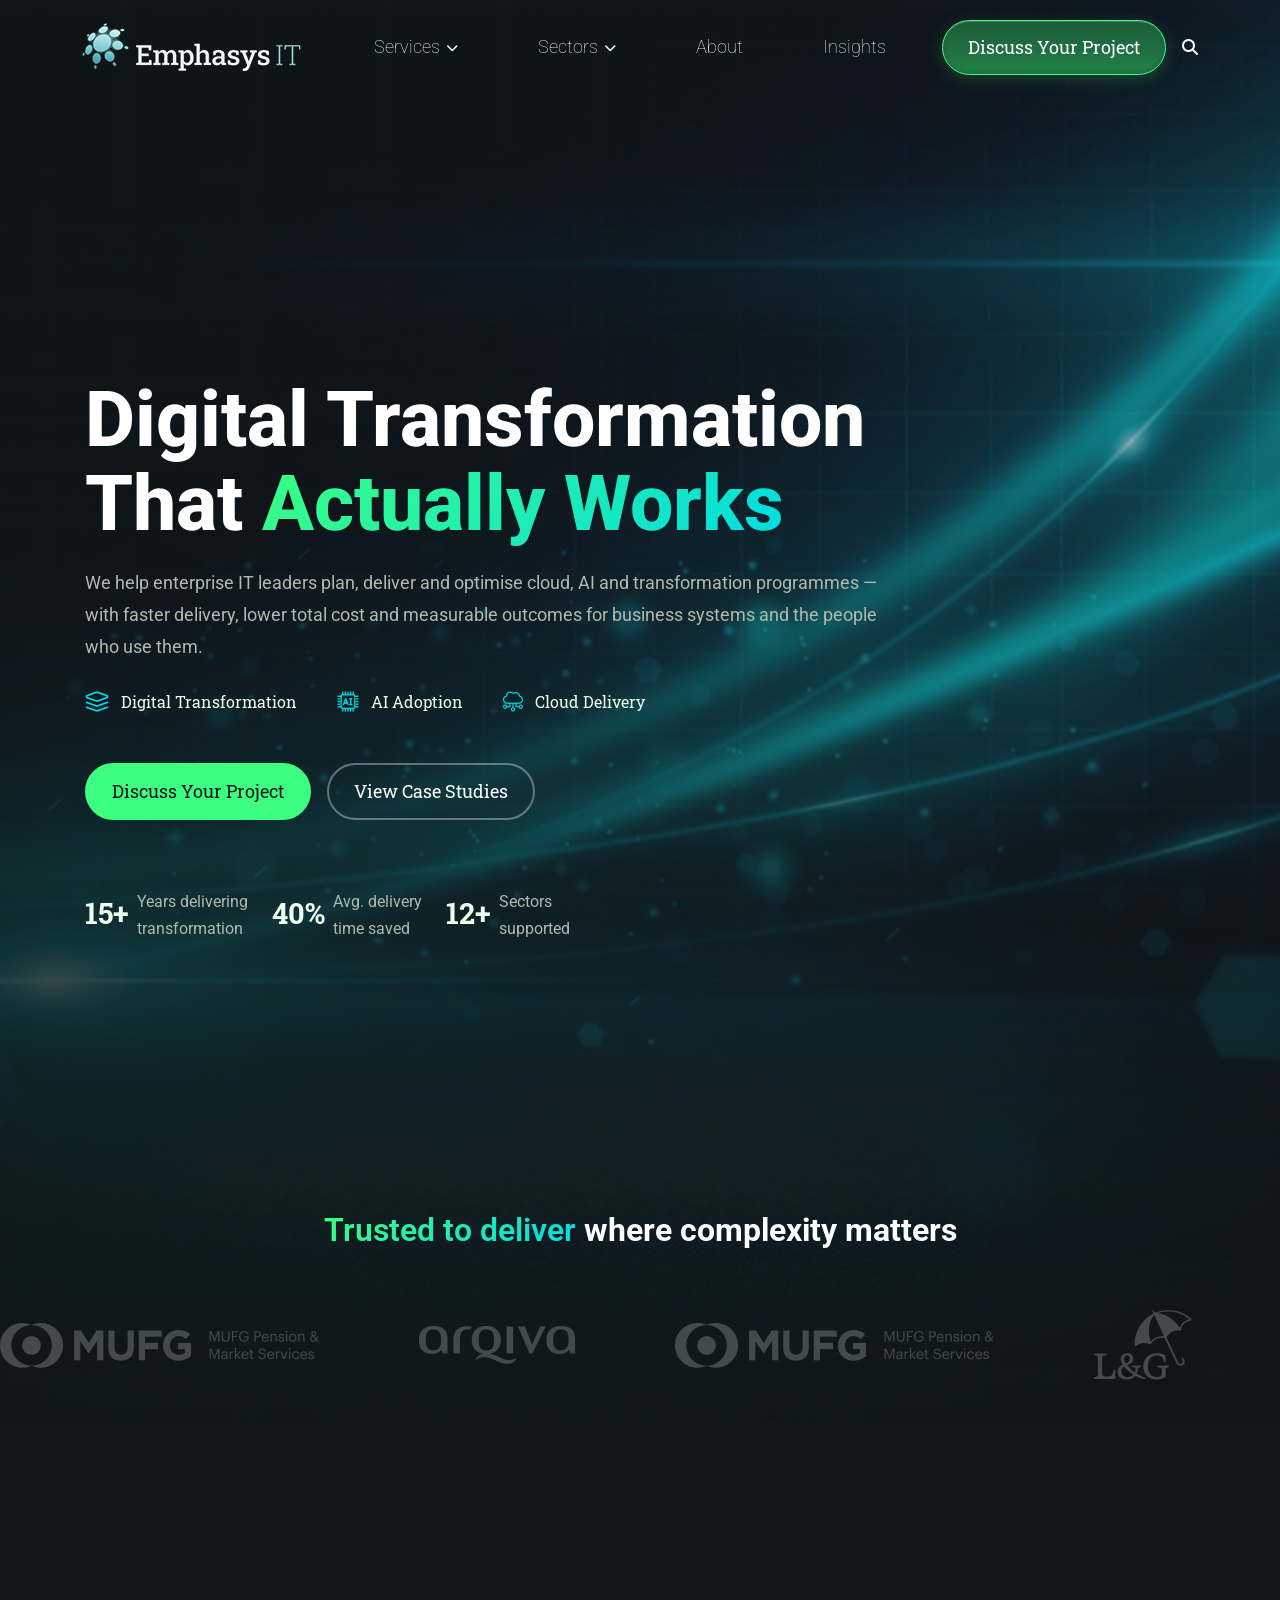
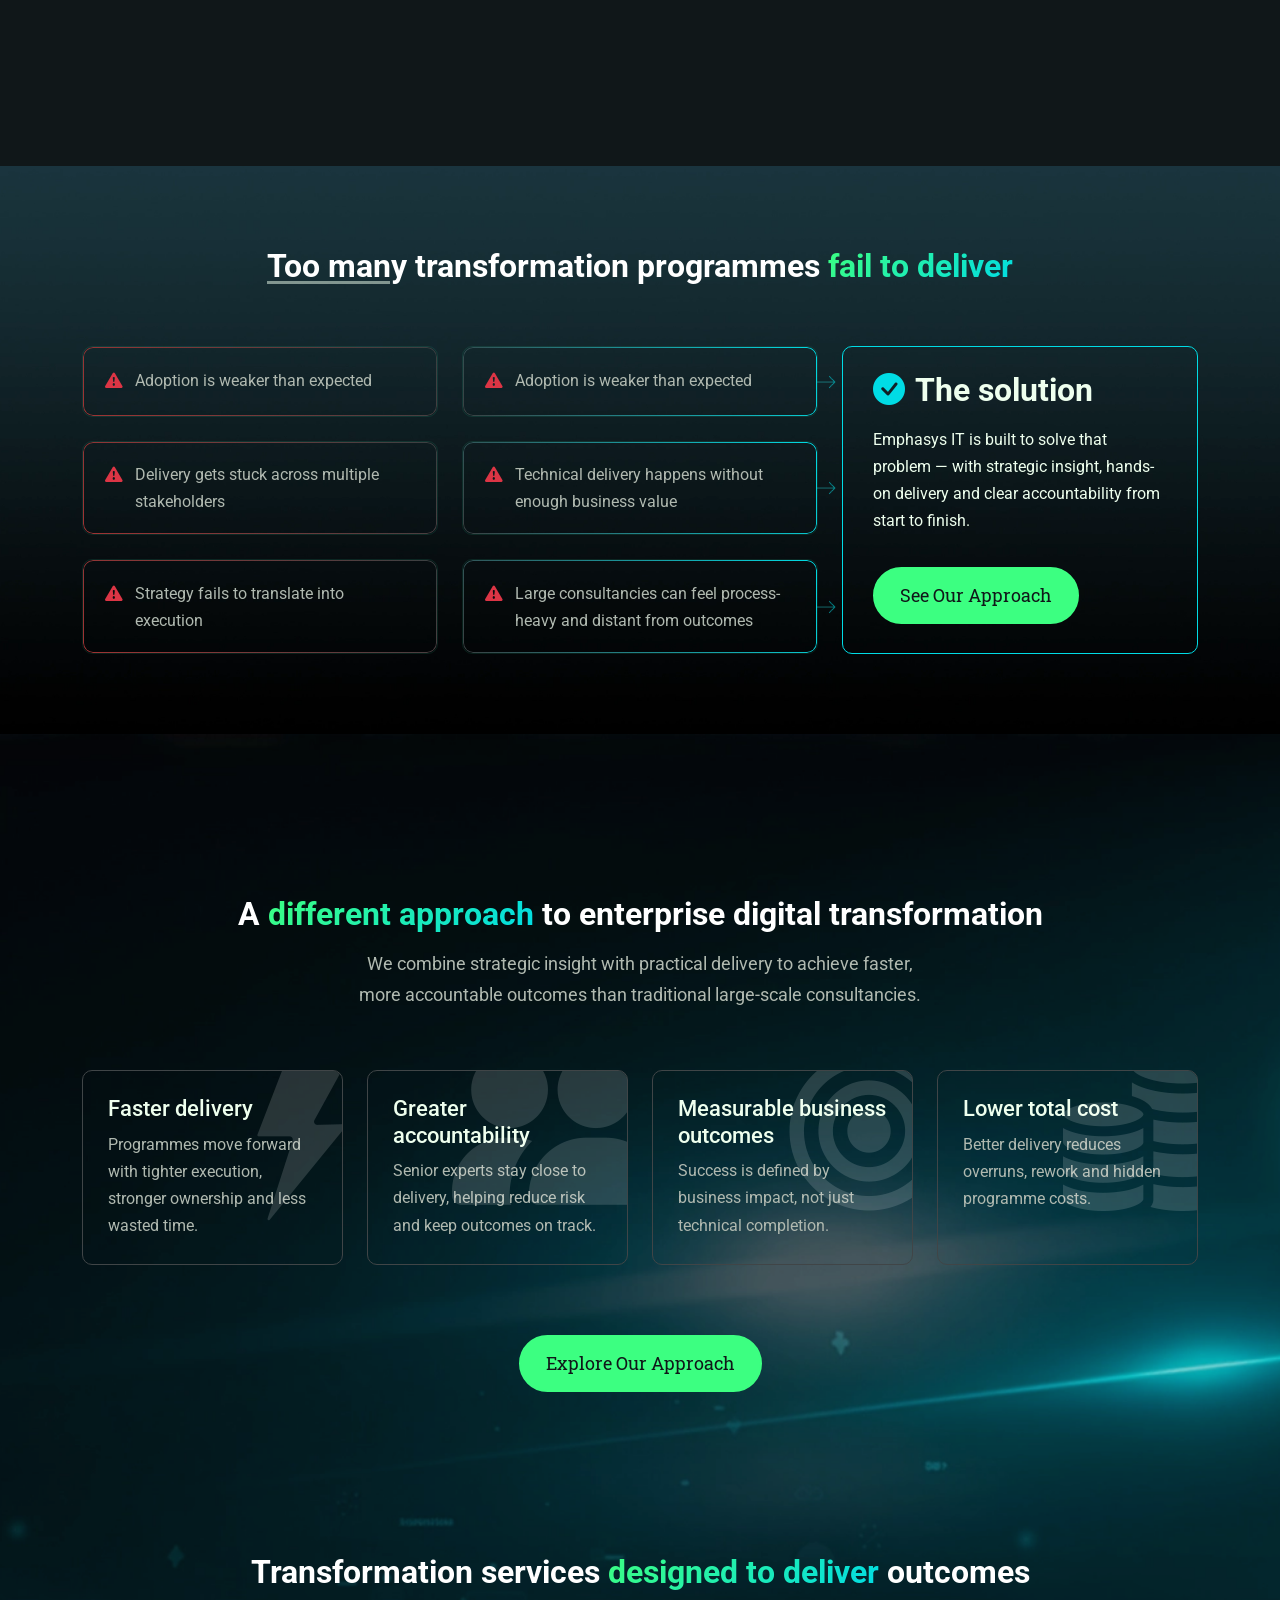
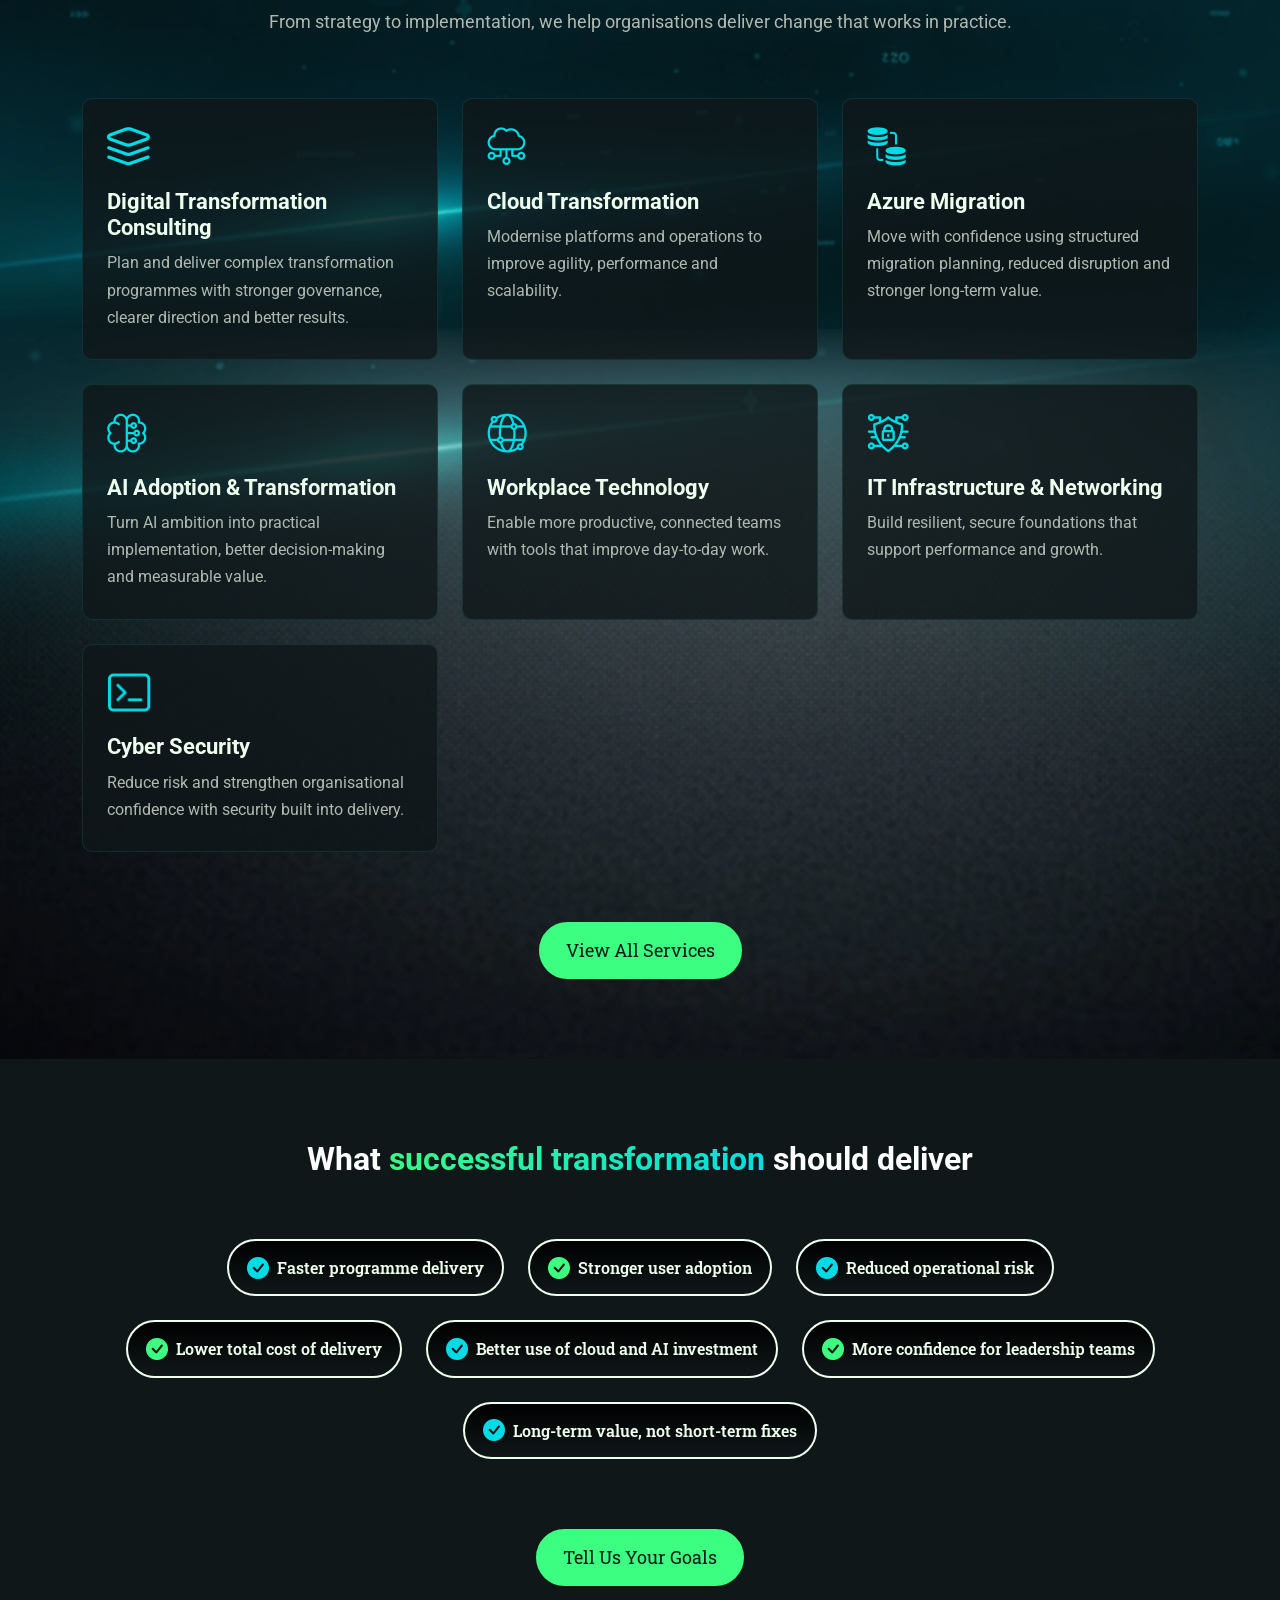
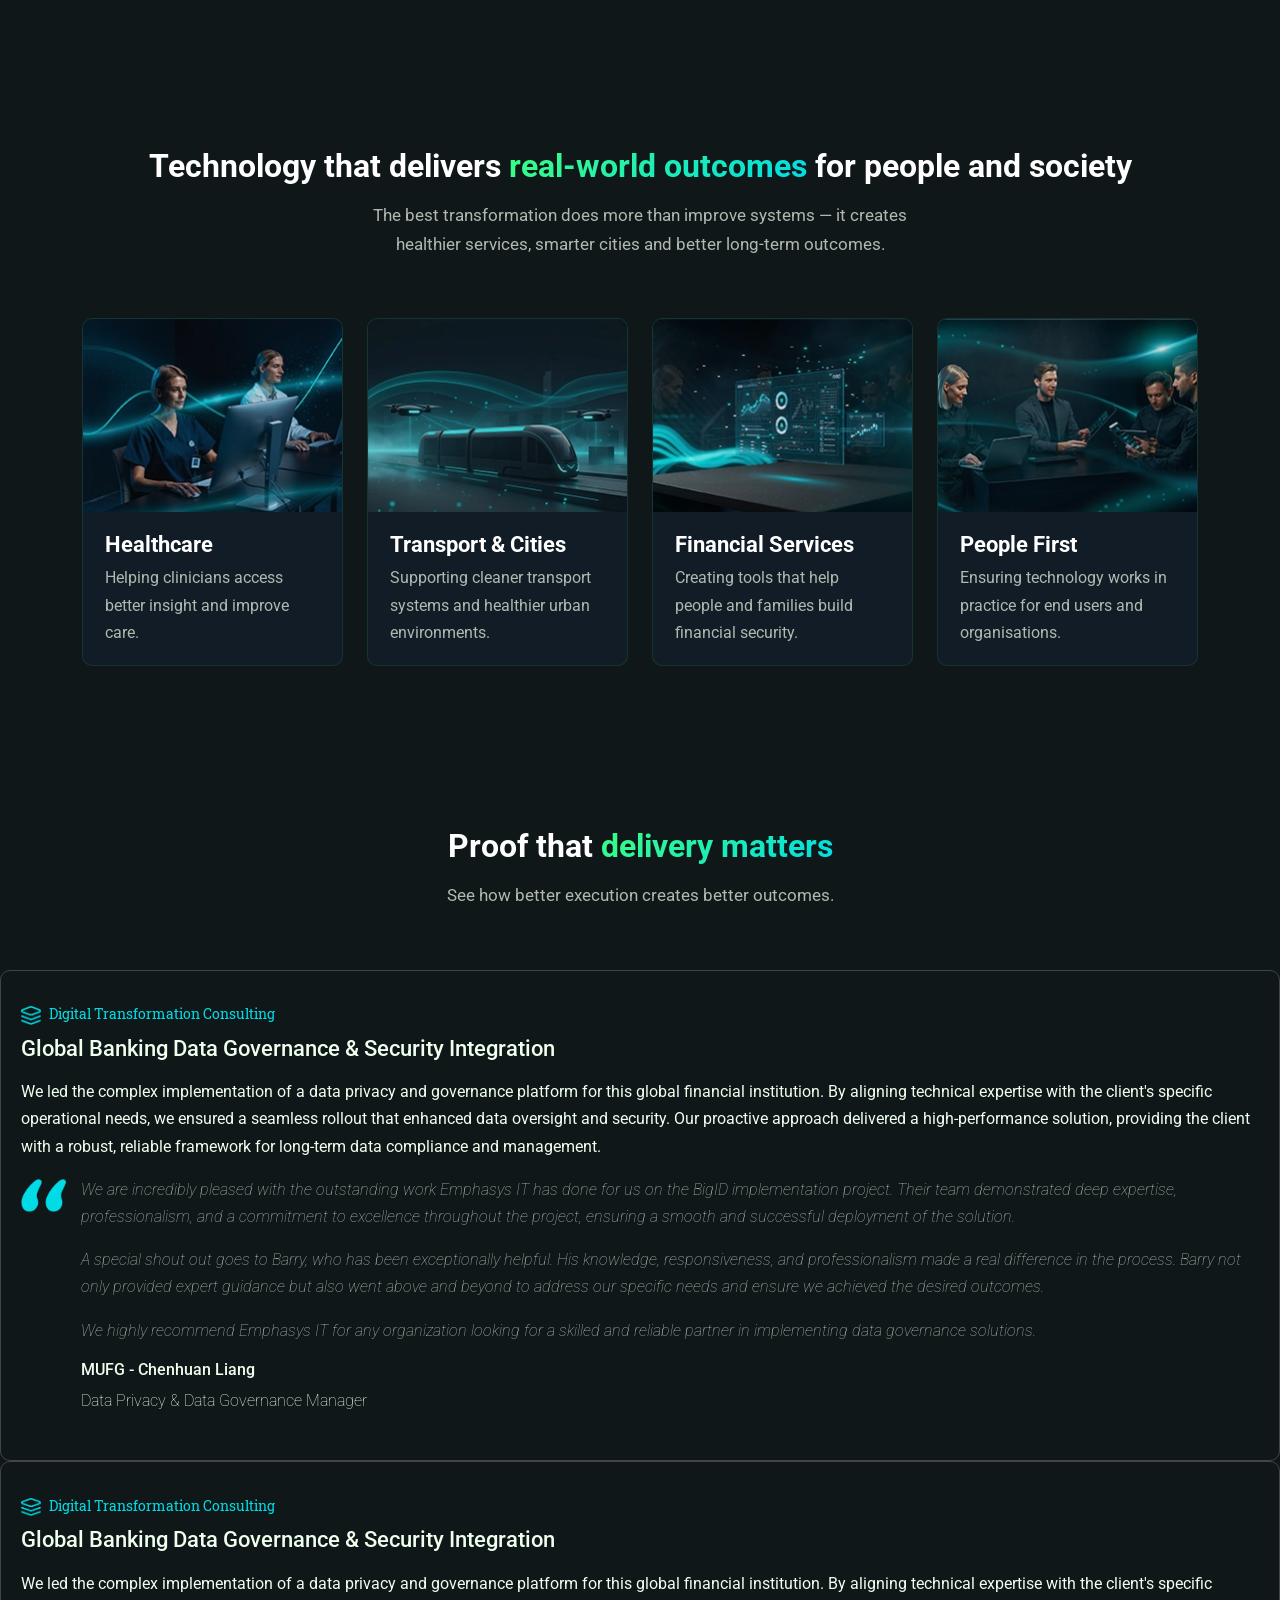
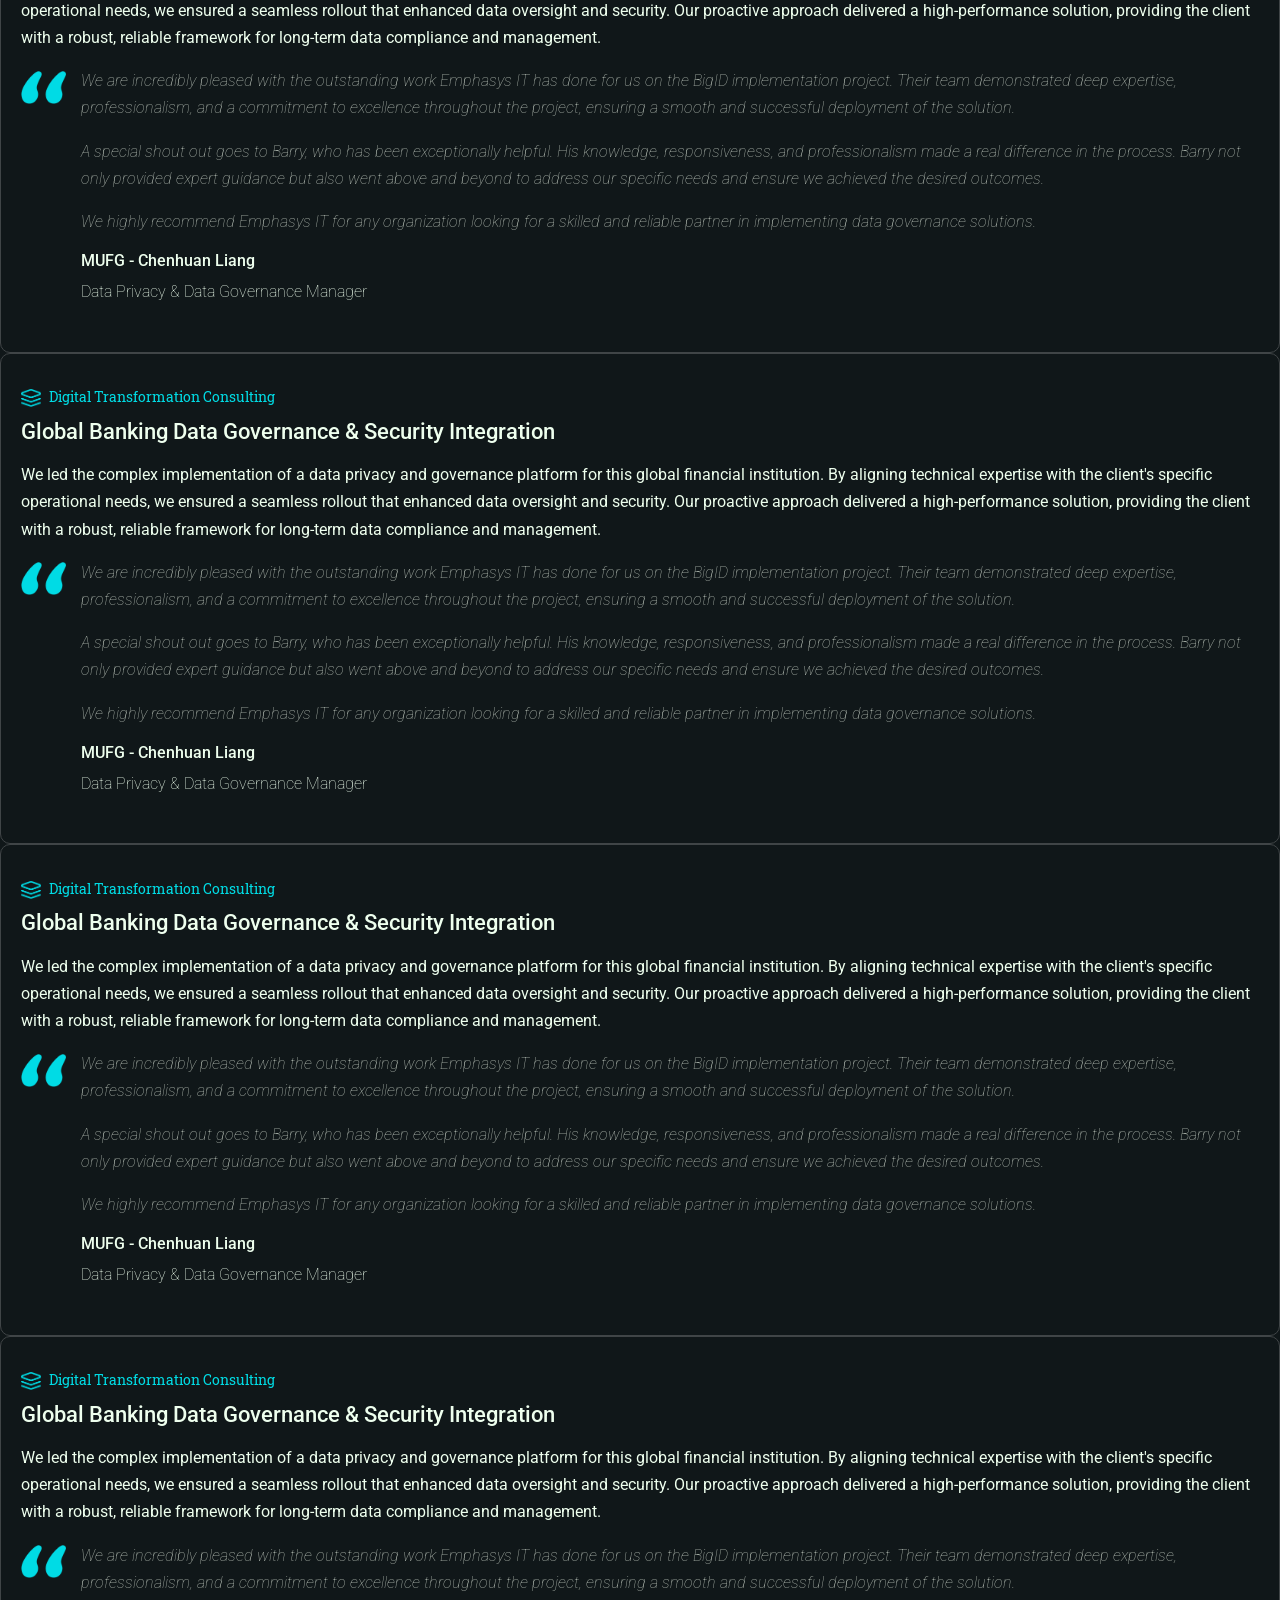
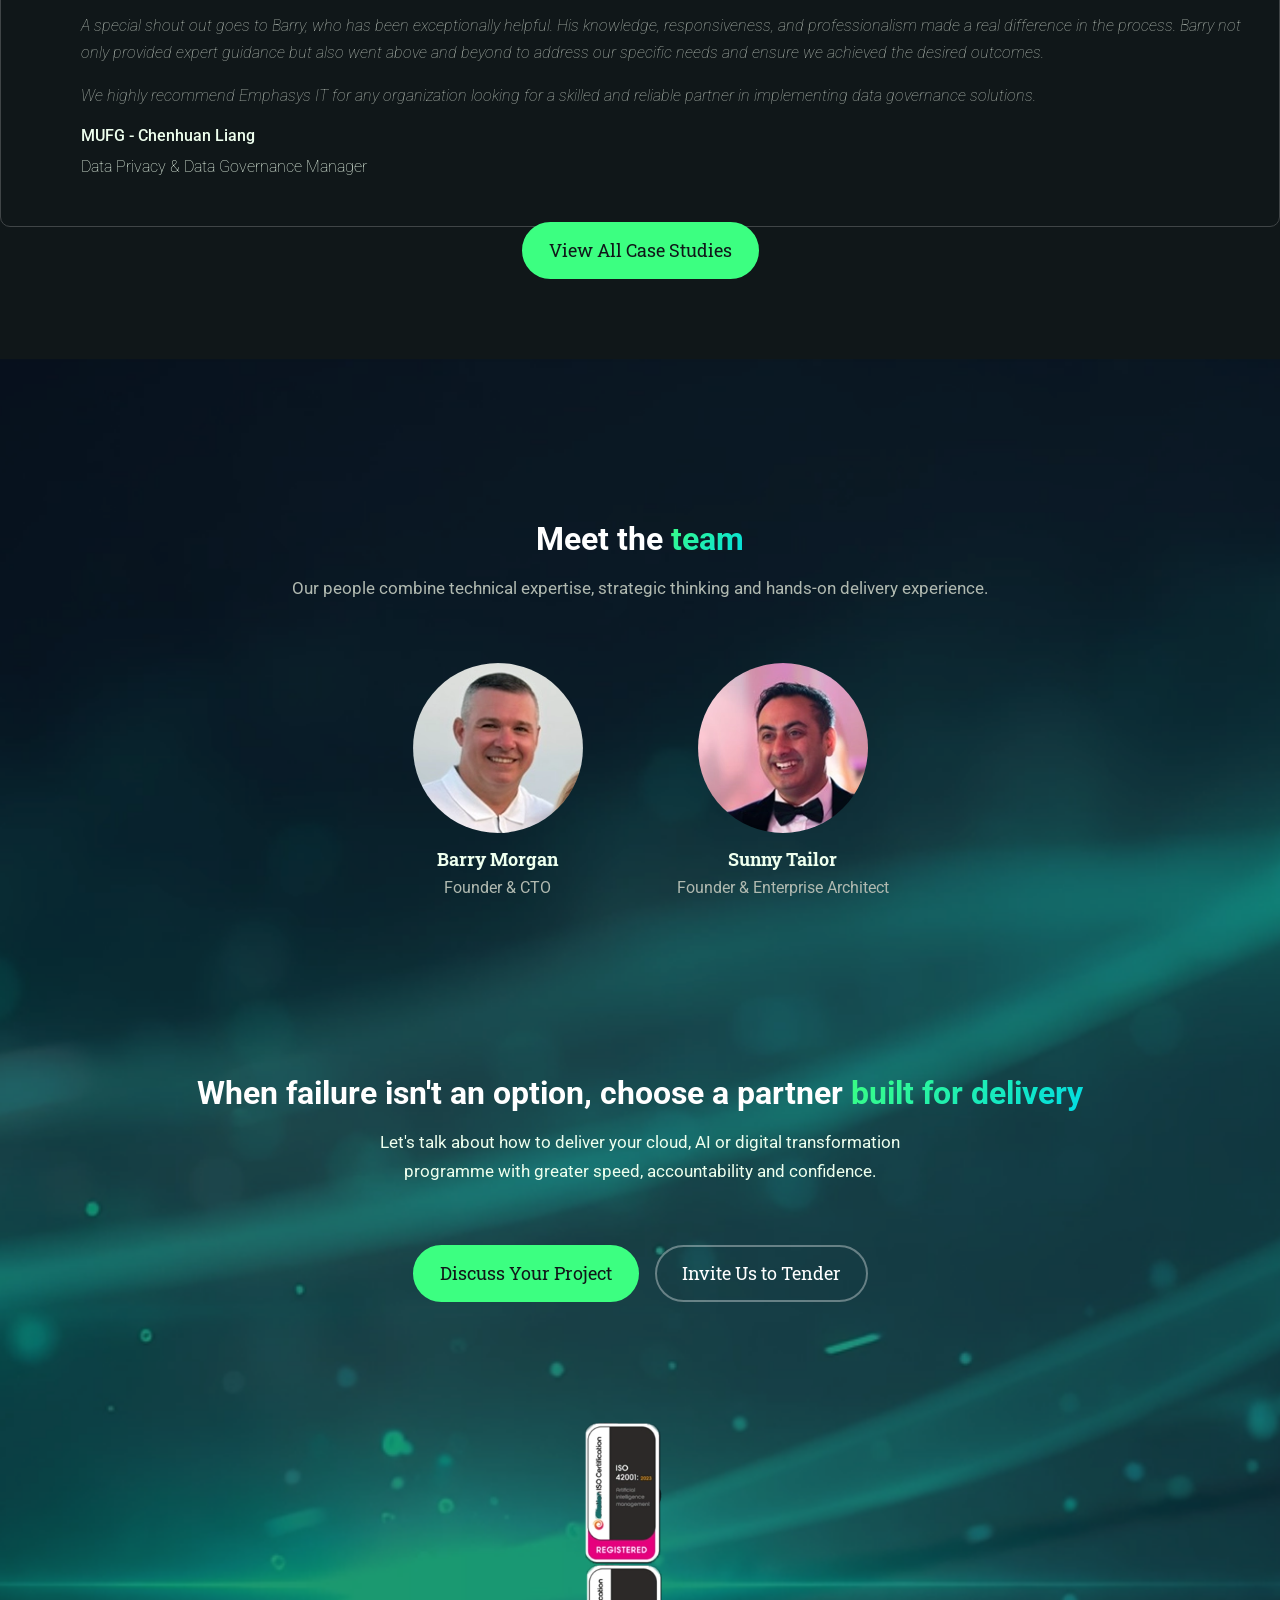
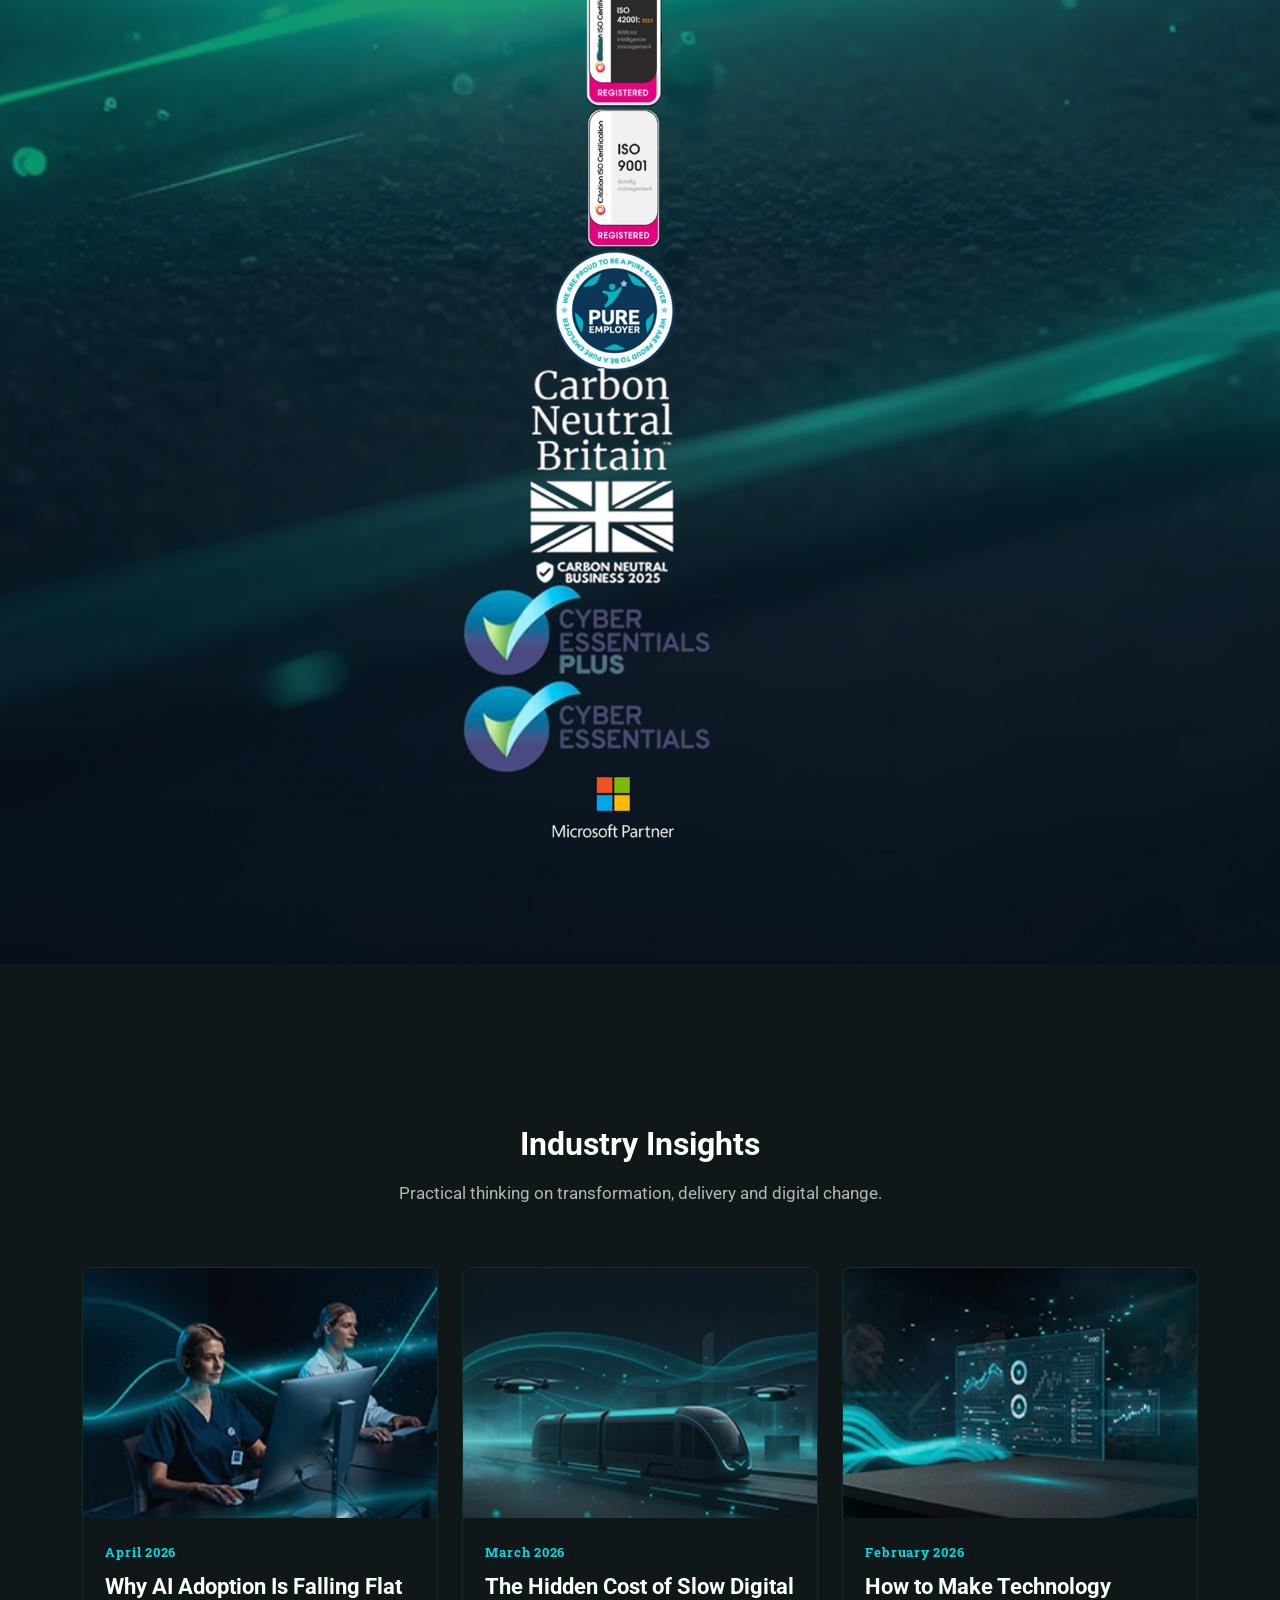
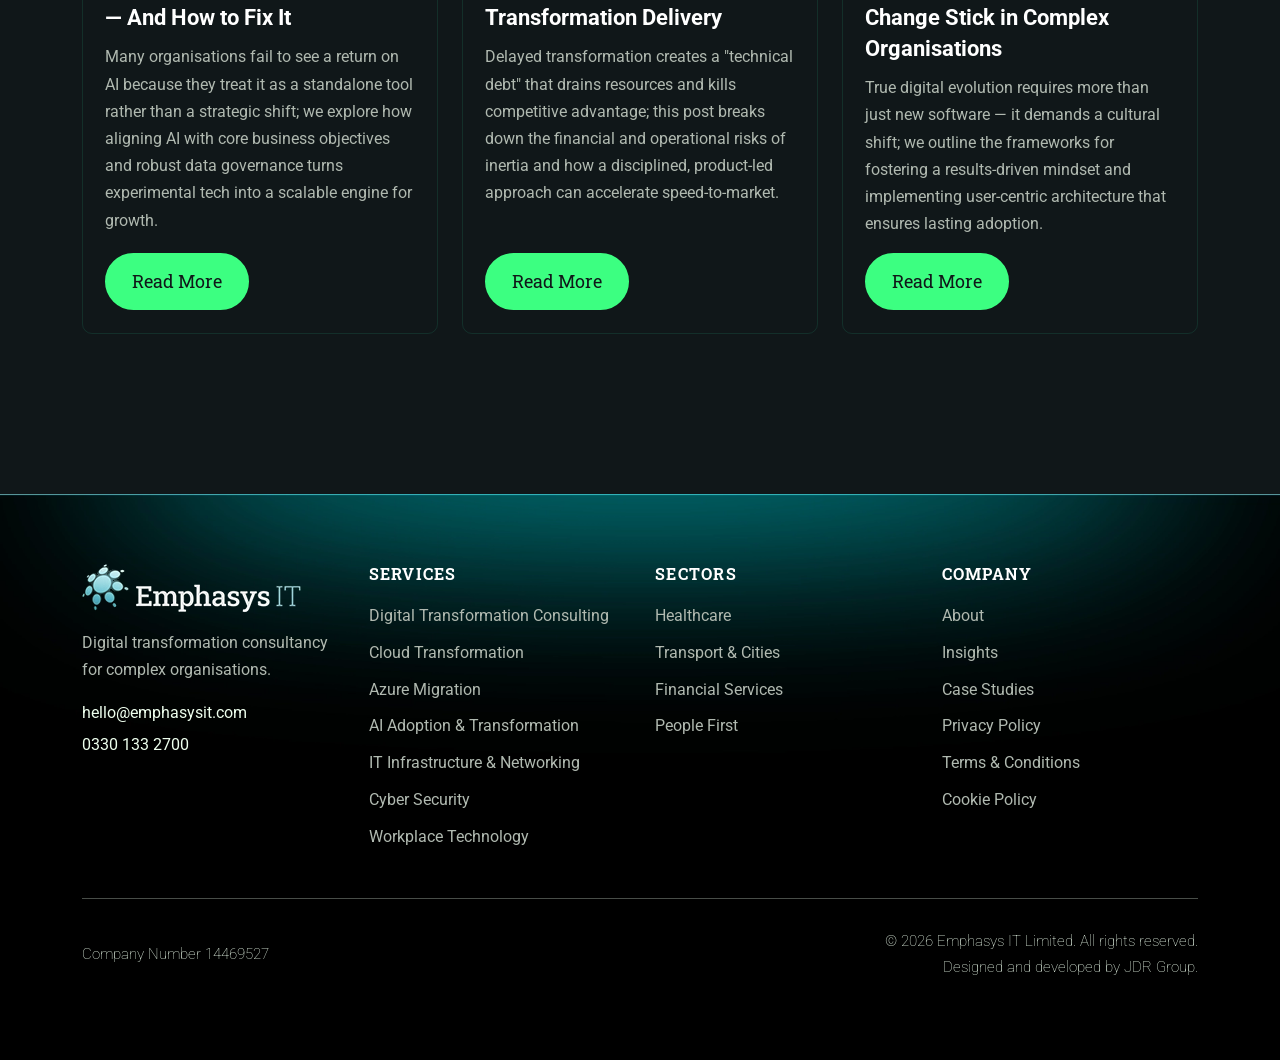
==== emphaysis/index.html @ 91764e26 "created Empahsys" ====
<!DOCTYPE html>
<html lang="en">
<head>
  <meta charset="UTF-8" />
  <meta name="viewport" content="width=device-width, initial-scale=1.0" />
  <title>Emphasys IT – Digital Transformation That Actually Works</title>
  <meta name="description" content="We help enterprise IT leaders plan, deliver and optimise cloud, AI and transformation programmes — with faster delivery, lower total cost and measurable outcomes." />

  <!-- Bootstrap 5 -->
  <link rel="stylesheet" href="https://cdn.jsdelivr.net/npm/bootstrap@5.3.3/dist/css/bootstrap.min.css" />
  <!-- Bootstrap Icons -->
  <link rel="stylesheet" href="https://cdn.jsdelivr.net/npm/bootstrap-icons@1.11.3/font/bootstrap-icons.min.css" />
  <!-- Google Fonts -->
  <link rel="preconnect" href="https://fonts.googleapis.com">
  <link rel="preconnect" href="https://fonts.gstatic.com" crossorigin>
  <link href="https://fonts.googleapis.com/css2?family=Roboto+Slab:wght@100..900&family=Roboto:ital,wght@0,100..900;1,100..900&display=swap" rel="stylesheet">
   <!-- FontAwesome Icons -->
    <link rel="stylesheet" href="https://cdnjs.cloudflare.com/ajax/libs/font-awesome/6.4.0/css/all.min.css">
  <!-- Custom CSS -->
  <link rel="stylesheet" href="style.css" />

<link rel="stylesheet" href="/owl.carousel.min.css">
<link rel="stylesheet" href="/owl.theme.default.min.css">
</head>
<body>

  <!-- ===================== HEADER / NAVBAR ===================== -->
  <header class="site-header" id="site-header">
    <nav class="navbar navbar-expand-lg">
      <div class="container-lg">
        <!-- Logo -->
        <a class="navbar-brand" href="#">
          <img src="images/EmphasysIT - logo.webp" alt="logo">
        </a>
        <!-- Contact + Search -->
            <div class="d-flex align-items-center ms-auto order-3 order-xl-3">
                <a href="#" class="btn btn-primary ms-lg-3 d-xl-inline-block nav-cta btn-primary-green">
                    Discuss Your Project
                </a>
                <a class="nav-link text-white p-0 ms-3 search-trigger" href="#" id="searchTrigger"
                    aria-label="Open search">
                    <i class="fa-solid fa-magnifying-glass"></i>
                </a>
            </div>

            <!-- ── Search Overlay ── -->
            <div class="search-overlay" id="searchOverlay" role="dialog" aria-modal="true" aria-label="Site search">
                <div class="search-box">
                    <div class="search-input-wrap">
                        <input type="text" id="searchInput" placeholder="Search" autocomplete="off"
                            spellcheck="false" />
                        <button class="search-submit" aria-label="Submit search">
                            <i class="fa-solid fa-magnifying-glass"></i>
                        </button>
                    </div>
                    <p class="search-close-hint">Press <kbd>Esc</kbd> or click outside to close</p>
                </div>
            </div>
            <!-- ── Close Button ── -->
            <button class="search-close-btn" id="searchClose" aria-label="Close search">
                <i class="bi bi-x-lg"></i>
            </button>

            <!-- Hamburger -->
            <button class="navbar-toggler ms-3 order-3" type="button" data-bs-toggle="collapse"
                data-bs-target="#navbarCollapse" aria-controls="navbarCollapse" aria-expanded="false"
                aria-label="Toggle navigation" id="navToggler">
                <span class="hamburger-bar"></span>
                <span class="hamburger-bar"></span>
                <span class="hamburger-bar"></span>
            </button>

        <!-- Toggler -->
        <!-- <button class="navbar-toggler" type="button" data-bs-toggle="collapse" data-bs-target="#navbarMain" aria-controls="navbarMain" aria-expanded="false" aria-label="Toggle navigation">
          <span class="navbar-toggler-icon"></span>
        </button> -->

        <!-- Nav links -->
        <div class="collapse navbar-collapse order-4 order-lg-2 order-xl-2" id="navbarCollapse">
          <ul class="navbar-nav ms-auto">
            <li class="nav-item dropdown">
              <a class="nav-link dropdown-toggle" href="#" data-bs-toggle="dropdown">Services</a>
              <ul class="dropdown-menu">
                <li><a class="dropdown-item" href="#">Digital Transformation Consulting</a></li>
                <li><a class="dropdown-item" href="#">Cloud Transformation</a></li>
                <li><a class="dropdown-item" href="#">Azure Migration</a></li>
                <li><a class="dropdown-item" href="#">AI Adoption & Transformation</a></li>
                <li><a class="dropdown-item" href="#">IT Infrastructure & Networking</a></li>
                <li><a class="dropdown-item" href="#">Cyber Security</a></li>
                <li><a class="dropdown-item" href="#">Workplace Technology</a></li>
              </ul>
            </li>
            <li class="nav-item dropdown">
              <a class="nav-link dropdown-toggle" href="#" data-bs-toggle="dropdown">Sectors</a>
              <ul class="dropdown-menu">
                <li><a class="dropdown-item" href="#">Healthcare</a></li>
                <li><a class="dropdown-item" href="#">Transport & Cities</a></li>
                <li><a class="dropdown-item" href="#">Financial Services</a></li>
                <li><a class="dropdown-item" href="#">People First</a></li>
              </ul>
            </li>
            <li class="nav-item"><a class="nav-link" href="#">About</a></li>
            <li class="nav-item"><a class="nav-link" href="#">Insights</a></li>
          </ul>
          <!-- <a href="#contact" class="btn btn-primary-green">Discuss Your Project</a> -->
        </div>
      </div>
    </nav>
  </header>

  <!-- ===================== HERO / BANNER ===================== -->
  <section class="hero-section" id="hero">
    <!-- <div class="hero-bg">
      <div class="hero-glow hero-glow--1"></div>
      <div class="hero-glow hero-glow--2"></div>
      <div class="hero-particles" id="particles"></div>
    </div> -->
    <div class="container-xl hero-content">
      <div class="row align-items-center min-vh-hero">
        <div class="col-lg-9">
          
          <h1 class="hero-title">
            Digital Transformation<br />
            That <span class="text-gradient">Actually Works</span>
          </h1>
          <p class="hero-subtitle mb-4">
            We help enterprise IT leaders plan, deliver and optimise cloud, AI and transformation programmes — with faster delivery, lower total cost and measurable outcomes for business systems and the people who use them.
          </p>
          <div class="hero-badges mb-4">
            <span class="hero-badge"><img src="images/banner-icon-1.webp" alt="icon-1"> Digital Transformation</span>
            <span class="hero-badge"><img src="images/banner-icon-2.webp" alt="icon-2"> AI Adoption</span>
            <span class="hero-badge"><img src="images/banner-icon-3.webp" alt="icon-3"> Cloud Delivery</span>
          </div>
          <div class="hero-cta d-flex flex-wrap gap-3 mt-5">
            <a href="#contact" class="btn btn-primary-green btn-lg">Discuss Your Project</a>
            <a href="#case-studies" class="btn btn-outline-white btn-lg">View Case Studies</a>
          </div>
          <div class="hero-stats mt-5 d-flex flex-wrap gap-4">
            <div class="hero-stat">
              <span class="hero-stat__value">15+</span>
              <span class="hero-stat__label">Years delivering<br> transformation</span>
            </div>
            <div class="hero-stat">
              <span class="hero-stat__value">40%</span>
              <span class="hero-stat__label">Avg. delivery <br> time saved</span>
            </div>
            <div class="hero-stat">
              <span class="hero-stat__value">12+</span>
              <span class="hero-stat__label">Sectors <br>supported</span>
            </div>
          </div>
        </div>
      </div>
    </div>
    <!-- ===================== TRUST BAND ===================== -->
  <section class="trust-section">
    <div class="container">
      <h2 class="trust-heading text-center section-title"><span class="text-gradient fw-semibold">Trusted to deliver</span> where complexity matters</h2>
    </div>
    <div class="container-fluid px-0">
      
      <div class="logo-marquee">
        <div class="logo-marquee__track">
          <!-- Logos repeated for seamless loop -->
          <div class="logo-item">
            <img src="images/logo-1.webp" alt="logo-1">
          </div>
          <div class="logo-item">
            <img src="images/logo-2.webp" alt="logo-2">
          </div>
          <div class="logo-item">
            <img src="images/logo-1.webp" alt="logo-1">
          </div>
          <div class="logo-item">
            <img src="images/logo-3.webp" alt="logo-3">
          </div>
          <div class="logo-item">
            <img src="images/logo-4.webp" alt="logo-4">
          </div>
          <div class="logo-item">
            <img src="images/logo-5.webp" alt="logo-5">
          </div>
          <div class="logo-item">
            <img src="images/logo-6.webp" alt="logo-6">
          </div>
          <!-- Duplicate for loop -->
          <div class="logo-item">
            <img src="images/logo-1.webp" alt="logo-1">
          </div>
          <div class="logo-item">
            <img src="images/logo-2.webp" alt="logo-2">
          </div>
          <div class="logo-item">
            <img src="images/logo-3.webp" alt="logo-3">
          </div>
          <div class="logo-item">
            <img src="images/logo-4.webp" alt="logo-4">
          </div>
          <div class="logo-item">
            <img src="images/logo-5.webp" alt="logo-5">
          </div>
          <div class="logo-item">
            <img src="images/logo-6.webp" alt="logo-6">
          </div>
          <div class="logo-item">
            <img src="images/logo-7.webp" alt="logo-7">
          </div>
        </div>
      </div>
      
    </div>
  </section>
  </section>
<!-- ===================== Trust stats ===================== -->
  <section class="trust-stats-container">
    <div class="trust-stats g-4 text-center">
        <div class="container">
          <div class="row">
            <div class="col-6 col-md-3">
          <div class="trust-stat">
            <div class="trust-value-wrapper">
              <span class="trust-stat__value counter" data-target="15">0</span><span class="trust-stat__value">+</span>
            </div>
            <p class="trust-stat__label">Years delivering transformation</p>
          </div>
        </div>
        <div class="col-6 col-md-3">
          <div class="trust-stat">
            <div class="trust-value-wrapper">
            <span class="trust-stat__value counter" data-target="40">0</span><span class="trust-stat__value">%</span>
            </div>
            <p class="trust-stat__label">Avg. delivery time saved</p>
          </div>
        </div>
        <div class="col-6 col-md-3">
          <div class="trust-stat">
            <div class="trust-value-wrapper">
              <span class="trust-stat__value counter" data-target="12">0</span><span class="trust-stat__value">+</span>
            </div>
            <p class="trust-stat__label">Sectors supported</p>
          </div>
        </div>
        <div class="col-6 col-md-3">
          <div class="trust-stat">
            <div class="trust-value-wrapper">
              <span class="trust-stat__value counter" data-target="200">0</span><span class="trust-stat__value">+</span>
            </div>
            <p class="trust-stat__label">Outcomes / projects delivered</p>
          </div>
        </div>
          </div>
        </div>
        
      </div>
  </section>
  

  <!-- ===================== PROBLEMS ===================== -->
  <section class="problems-section section-dark" id="problems">
    <div class="container-xl">
      <h2 class="section-title text-center">
        <span class="underline-text">Too many</span> transformation programmes <span class="text-gradient">fail <span class="text-red">to deliver</span>
      </h2>
      <div class="problems-grid mt-5">
        <div class="row g-4">
          <div class="col-md-4">
            <div class="row">
                <div class="col-md-12 mb-4 gradient-box">
                  <div class="problem-card red-gradient">
                    <span class="problem-icon"><i class="bi bi-exclamation-triangle-fill text-danger"></i></span>
                    <p>Adoption is weaker than expected</p>
                  </div>                   
                </div>
                <div class="col-md-12 mb-4 gradient-box">
                  <div class="problem-card red-gradient">
                    <span class="problem-icon"><i class="bi bi-exclamation-triangle-fill text-danger"></i></span>
                    <p>Delivery gets stuck across multiple stakeholders</p>
                  </div>                   
                </div>
                <div class="col-md-12 mb-4 gradient-box">
                  <div class="problem-card red-gradient">
                    <span class="problem-icon"><i class="bi bi-exclamation-triangle-fill text-danger"></i></span>
                    <p>Strategy fails to translate into execution</p>
                  </div>                   
                </div>
            </div>           
          </div>
          <div class="col-md-4">
            <div class="row">
                <div class="col-md-12 mb-4 gradient-box-two">
                  <div class="problem-card green-gradient">
                    <span class="problem-icon"><i class="bi bi-exclamation-triangle-fill text-danger"></i></span>
                    <p>Adoption is weaker than expected</p>
                  </div>                   
                </div>
                <div class="col-md-12 mb-4 gradient-box-two">
                  <div class="problem-card green-gradient">
                    <span class="problem-icon"><i class="bi bi-exclamation-triangle-fill text-danger"></i></span>
                    <p>Technical delivery happens without enough business value</p>
                  </div>                   
                </div>
                <div class="col-md-12  mb-4 gradient-box-two">
                  <div class="problem-card green-gradient">
                    <span class="problem-icon"><i class="bi bi-exclamation-triangle-fill text-danger"></i></span>
                    <p>Large consultancies can feel process- heavy and distant from outcomes
</p>
                  </div>                   
                </div>
            </div>           
          </div>
          <div class="col-md-4 d-flex align-items-stretch">
            <div class="solution-card w-100">
              <h4 class="solution-card__title"><i class="bi bi-check-circle-fill text-green"></i> The solution</h4>
              <p>Emphasys IT is built to solve that problem — with strategic insight, hands-on delivery and clear accountability from start to finish.</p>
              <a href="#" class="btn btn-primary-green mt-3">See Our Approach</a>
            </div>
          </div>
          
          
        </div>
      </div>
    </div>
  </section>

  <!-- ===================== UPS SERVICES ===================== -->
  <section class="ups-services">
    <!-- ===================== USPs ===================== -->
  <section class="usps-section" id="approach">
    <div class="container-xl">
      <div class="text-center title-subtitle">
        <h2 class="section-title">A <span class="text-gradient">different approach</span> to enterprise digital transformation</h2>
        <p class="section-subtitle">We combine strategic insight with practical delivery to achieve faster, more accountable outcomes than traditional large-scale consultancies.</p>
      </div>
      <div class="row g-4">
        <div class="col-sm-6 col-lg-3">
          <div class="usp-card usp-card-1 card-onhover">
            <div class="usp-card__icon card-icon-1">
              <img src="images/icon-1.webp" alt="icon-1">
            </div>
            <h5>Faster delivery</h5>
            <p>Programmes move forward with tighter execution, stronger ownership and less wasted time.</p>
          </div>
        </div>
        <div class="col-sm-6 col-lg-3">
          <div class="usp-card card-onhover">
            <div class="usp-card__icon card-icon-2">
              <img src="images/icon-2.webp" alt="icon-2">
            </div>
            <h5>Greater accountability</h5>
            <p>Senior experts stay close to delivery, helping reduce risk and keep outcomes on track.</p>
          </div>
        </div>
        <div class="col-sm-6 col-lg-3">
          <div class="usp-card card-onhover">
            <div class="usp-card__icon card-icon-3">
             <img src="images/icon-3.webp" alt="icon-3">
            </div>
            <h5>Measurable business outcomes</h5>
            <p>Success is defined by business impact, not just technical completion.</p>
          </div>
        </div>
        <div class="col-sm-6 col-lg-3">
          <div class="usp-card card-onhover">
            <div class="usp-card__icon card-icon-4">
              <img src="images/icon-4.webp" alt="icon-4">
            </div>
            <h5>Lower total cost</h5>
            <p>Better delivery reduces overruns, rework and hidden programme costs.</p>
          </div>
        </div>
      </div>
      <div class="text-center usps-button">
        <a href="#" class="btn btn-primary-green btn-lg">Explore Our Approach</a>
      </div>
    </div>
  </section>

  <!-- ===================== SERVICES ===================== -->
  <section class="services-section" id="services">
    <div class="container-xl">
      <div class="text-center title-subtitle">
        <h2 class="section-title">Transformation services <span class="text-gradient">designed to deliver</span> outcomes</h2>
        <p class="section-subtitle">From strategy to implementation, we help organisations deliver change that works in practice.</p>
      </div>
      <div class="row g-4">
        <div class="col-sm-6 col-lg-4">
          <div class="service-card card-onhover">
            <div class="service-card__icon">
              <img src="images/service-1.webp" alt="service-1">
            </div>
            <h5>Digital Transformation Consulting</h5>
            <p>Plan and deliver complex transformation programmes with stronger governance, clearer direction and better results.</p>
          </div>
        </div>
        <div class="col-sm-6 col-lg-4">
          <div class="service-card card-onhover">
            <div class="service-card__icon">
              <img src="images/service-2.webp" alt="service-2">
            </div>
            <h5>Cloud Transformation</h5>
            <p>Modernise platforms and operations to improve agility, performance and scalability.</p>
          </div>
        </div>
        <div class="col-sm-6 col-lg-4">
          <div class="service-card card-onhover">
            <div class="service-card__icon">
              <img src="images/service-3.webp" alt="service-3">
            </div>
            <h5>Azure Migration</h5>
            <p>Move with confidence using structured migration planning, reduced disruption and stronger long-term value.</p>
          </div>
        </div>
        <div class="col-sm-6 col-lg-4">
          <div class="service-card card-onhover">
            <div class="service-card__icon">
              <img src="images/service-4.webp" alt="service-4">
            </div>
            <h5>AI Adoption & Transformation</h5>
            <p>Turn AI ambition into practical implementation, better decision-making and measurable value.</p>
          </div>
        </div>
        <div class="col-sm-6 col-lg-4">
          <div class="service-card card-onhover">
            <div class="service-card__icon">
              <img src="images/service-5.webp" alt="service-5">
            </div>
            <h5>Workplace Technology</h5>
            <p>Enable more productive, connected teams with tools that improve day-to-day work.</p>
          </div>
        </div>
        <div class="col-sm-6 col-lg-4">
          <div class="service-card card-onhover">
            <div class="service-card__icon">
              <img src="images/service-6.webp" alt="service-6">
            </div>
            <h5>IT Infrastructure & Networking</h5>
            <p>Build resilient, secure foundations that support performance and growth.</p>
          </div>
        </div>
        <div class="col-sm-6 col-lg-4">
          <div class="service-card card-onhover">
            <div class="service-card__icon">
              <img src="images/service-7.webp" alt="service-7">
            </div>
            <h5>Cyber Security</h5>
            <p>Reduce risk and strengthen organisational confidence with security built into delivery.</p>
          </div>
        </div>
      </div>
      <div class="text-center button-space-top">
        <a href="#" class="btn btn-primary-green btn-lg">View All Services</a>
      </div>
    </div>
  </section>
  </section>
  

  <!-- ===================== WHY CHOOSE US ===================== -->
  <section class="why-section" id="why">
    <div class="container-xl">
      <div class="text-center">
        <h2 class="section-title">What <span class="text-gradient">successful transformation</span> should deliver</h2>
      </div>
      <div class="why-tags d-flex flex-wrap justify-content-center gap-4 mb-5">
        <span class="why-tag"><i class="bi bi-check-circle-fill"></i> Faster programme delivery</span>
        <span class="why-tag"><i class="bi bi-check-circle-fill"></i> Stronger user adoption</span>
        <span class="why-tag"><i class="bi bi-check-circle-fill"></i> Reduced operational risk</span>
        <span class="why-tag"><i class="bi bi-check-circle-fill"></i> Lower total cost of delivery</span>
        <span class="why-tag"><i class="bi bi-check-circle-fill"></i> Better use of cloud and AI investment</span>
        <span class="why-tag"><i class="bi bi-check-circle-fill"></i> More confidence for leadership teams</span>
        <span class="why-tag"><i class="bi bi-check-circle-fill"></i> Long-term value, not short-term fixes</span>
      </div>
      <div class="text-center button-space-top">
        <a href="#contact" class="btn btn-primary-green btn-lg">Tell Us Your Goals</a>
      </div>
    </div>
  </section>

  <!-- ===================== SECTORS ===================== -->
  <section class="sectors-section section-dark" id="sectors">
    <div class="container-xl">
      <div class="text-center title-subtitle">
        <h2 class="section-title">Technology that delivers <span class="text-gradient">real-world outcomes</span> for people and society</h2>
        <p class="section-subtitle">The best transformation does more than improve systems — it creates healthier services, smarter cities and better long-term outcomes.</p>
      </div>
      <div class="row g-4">
        <div class="col-sm-6 col-lg-3">
          <div class="sector-card card-onhover">
            <div class="sector-card__img sector-card__img--healthcare">
              <img src="images/world-1.webp" alt="world-1" class="img-fluid">
            </div>
            <div class="sector-card__body">
              <h5>Healthcare</h5>
              <p>Helping clinicians access better insight and improve care.</p>
            </div>
          </div>
        </div>
        <div class="col-sm-6 col-lg-3">
          <div class="sector-card card-onhover">
            <div class="sector-card__img sector-card__img--transport">
              <img src="images/world-2.webp" alt="world-2" class="img-fluid">
            </div>
            <div class="sector-card__body">
              <h5>Transport & Cities</h5>
              <p>Supporting cleaner transport systems and healthier urban environments.</p>
            </div>
          </div>
        </div>
        <div class="col-sm-6 col-lg-3">
          <div class="sector-card card-onhover">
            <div class="sector-card__img sector-card__img--finance">
              <img src="images/world-3.webp" alt="world-3" class="img-fluid">
            </div>
            <div class="sector-card__body">
              <h5>Financial Services</h5>
              <p>Creating tools that help people and families build financial security.</p>
            </div>
          </div>
        </div>
        <div class="col-sm-6 col-lg-3">
          <div class="sector-card card-onhover">
            <div class="sector-card__img sector-card__img--people">
              <img src="images/world-4.webp" alt="world-4" class="img-fluid">
            </div>
            <div class="sector-card__body">
              <h5>People First</h5>
              <p>Ensuring technology works in practice for end users and organisations.</p>
            </div>
          </div>
        </div>
      </div>
    </div>
  </section>

  <!-- ===================== CASE STUDIES ===================== -->
  <section class="case-studies-section" id="case-studies">
    <div class="container-fluid px-0">
      <div class="container">
      <div class="text-center title-subtitle">
        <h2 class="section-title">Proof that <span class="text-gradient">delivery matters</span></h2>
        <p class="section-subtitle">See how better execution creates better outcomes.</p>
      </div>
      </div>

      <!-- Carousel -->
      <div class="owl-carousel owl-theme">
        <div class="item">
          <div class="carousel-wrapper">
            <div class="carousel-title-wrapper">
              <div class="carousel-subtitle d-flex gap-2 align-items-center mb-2">
                  <div class="carousel-icon">
                    <img src="images/service-1.webp" alt="service-1">
                  </div>
                  <div class="carousel-sub">
                    <p class="mb-0">Digital Transformation Consulting</p>
                  </div>
              </div>
              <div class="carousel-title mb-3">
                <h3>Global Banking Data Governance & Security Integration</h3>
              </div>
              </div>
              <div class="carousel-content">
                <p>We led the complex implementation of a data privacy and governance platform for this global financial institution. By aligning technical expertise with the client's specific operational needs, we ensured a seamless rollout that enhanced data oversight and security. Our proactive approach delivered a high-performance solution, providing the client with a robust, reliable framework for long-term data compliance and management.</p>
              </div>
              <div class="quote-content">
                <p>We are incredibly pleased with the outstanding work Emphasys IT has done for us on the BigID implementation project. Their team demonstrated deep expertise, professionalism, and a commitment to excellence throughout the project, ensuring a smooth and successful deployment of the solution.</p>
                <p>A special shout out goes to Barry, who has been exceptionally helpful. His knowledge, responsiveness, and professionalism made a real difference in the process. Barry not only provided expert guidance but also went above and beyond to address our specific needs and ensure we achieved the desired outcomes.</p>
                <p>We highly recommend Emphasys IT for any organization looking for a skilled and reliable partner in implementing data governance solutions.</p>
                <div class="quote-author">
                  <h5>MUFG - Chenhuan Liang </h5>
                  <p>Data Privacy & Data Governance Manager</p>
                </div>
              </div>
            
          </div>
        </div>
        <div class="item">
          <div class="carousel-wrapper">
            <div class="carousel-title-wrapper">
              <div class="carousel-subtitle d-flex gap-2 align-items-center mb-2">
                  <div class="carousel-icon">
                    <img src="images/service-1.webp" alt="service-1">
                  </div>
                  <div class="carousel-sub">
                    <p class="mb-0">Digital Transformation Consulting</p>
                  </div>
              </div>
              <div class="carousel-title mb-3">
                <h3>Global Banking Data Governance & Security Integration</h3>
              </div>
              </div>
              <div class="carousel-content">
                <p>We led the complex implementation of a data privacy and governance platform for this global financial institution. By aligning technical expertise with the client's specific operational needs, we ensured a seamless rollout that enhanced data oversight and security. Our proactive approach delivered a high-performance solution, providing the client with a robust, reliable framework for long-term data compliance and management.</p>
              </div>
              <div class="quote-content">
                <p>We are incredibly pleased with the outstanding work Emphasys IT has done for us on the BigID implementation project. Their team demonstrated deep expertise, professionalism, and a commitment to excellence throughout the project, ensuring a smooth and successful deployment of the solution.</p>
                <p>A special shout out goes to Barry, who has been exceptionally helpful. His knowledge, responsiveness, and professionalism made a real difference in the process. Barry not only provided expert guidance but also went above and beyond to address our specific needs and ensure we achieved the desired outcomes.</p>
                <p>We highly recommend Emphasys IT for any organization looking for a skilled and reliable partner in implementing data governance solutions.</p>
                <div class="quote-author">
                  <h5>MUFG - Chenhuan Liang </h5>
                  <p>Data Privacy & Data Governance Manager</p>
                </div>
              </div>
            
          </div>
        </div>
        <div class="item">
          <div class="carousel-wrapper">
            <div class="carousel-title-wrapper">
              <div class="carousel-subtitle d-flex gap-2 align-items-center mb-2">
                  <div class="carousel-icon">
                    <img src="images/service-1.webp" alt="service-1">
                  </div>
                  <div class="carousel-sub">
                    <p class="mb-0">Digital Transformation Consulting</p>
                  </div>
              </div>
              <div class="carousel-title mb-3">
                <h3>Global Banking Data Governance & Security Integration</h3>
              </div>
              </div>
              <div class="carousel-content">
                <p>We led the complex implementation of a data privacy and governance platform for this global financial institution. By aligning technical expertise with the client's specific operational needs, we ensured a seamless rollout that enhanced data oversight and security. Our proactive approach delivered a high-performance solution, providing the client with a robust, reliable framework for long-term data compliance and management.</p>
              </div>
              <div class="quote-content">
                <p>We are incredibly pleased with the outstanding work Emphasys IT has done for us on the BigID implementation project. Their team demonstrated deep expertise, professionalism, and a commitment to excellence throughout the project, ensuring a smooth and successful deployment of the solution.</p>
                <p>A special shout out goes to Barry, who has been exceptionally helpful. His knowledge, responsiveness, and professionalism made a real difference in the process. Barry not only provided expert guidance but also went above and beyond to address our specific needs and ensure we achieved the desired outcomes.</p>
                <p>We highly recommend Emphasys IT for any organization looking for a skilled and reliable partner in implementing data governance solutions.</p>
                <div class="quote-author">
                  <h5>MUFG - Chenhuan Liang </h5>
                  <p>Data Privacy & Data Governance Manager</p>
                </div>
              </div>
            
          </div>
        </div>
        <div class="item">
          <div class="carousel-wrapper">
            <div class="carousel-title-wrapper">
              <div class="carousel-subtitle d-flex gap-2 align-items-center mb-2">
                  <div class="carousel-icon">
                    <img src="images/service-1.webp" alt="service-1">
                  </div>
                  <div class="carousel-sub">
                    <p class="mb-0">Digital Transformation Consulting</p>
                  </div>
              </div>
              <div class="carousel-title mb-3">
                <h3>Global Banking Data Governance & Security Integration</h3>
              </div>
              </div>
              <div class="carousel-content">
                <p>We led the complex implementation of a data privacy and governance platform for this global financial institution. By aligning technical expertise with the client's specific operational needs, we ensured a seamless rollout that enhanced data oversight and security. Our proactive approach delivered a high-performance solution, providing the client with a robust, reliable framework for long-term data compliance and management.</p>
              </div>
              <div class="quote-content">
                <p>We are incredibly pleased with the outstanding work Emphasys IT has done for us on the BigID implementation project. Their team demonstrated deep expertise, professionalism, and a commitment to excellence throughout the project, ensuring a smooth and successful deployment of the solution.</p>
                <p>A special shout out goes to Barry, who has been exceptionally helpful. His knowledge, responsiveness, and professionalism made a real difference in the process. Barry not only provided expert guidance but also went above and beyond to address our specific needs and ensure we achieved the desired outcomes.</p>
                <p>We highly recommend Emphasys IT for any organization looking for a skilled and reliable partner in implementing data governance solutions.</p>
                <div class="quote-author">
                  <h5>MUFG - Chenhuan Liang </h5>
                  <p>Data Privacy & Data Governance Manager</p>
                </div>
              </div>
            
          </div>
        </div>
        <div class="item">
          <div class="carousel-wrapper">
            <div class="carousel-title-wrapper">
              <div class="carousel-subtitle d-flex gap-2 align-items-center mb-2">
                  <div class="carousel-icon">
                    <img src="images/service-1.webp" alt="service-1">
                  </div>
                  <div class="carousel-sub">
                    <p class="mb-0">Digital Transformation Consulting</p>
                  </div>
              </div>
              <div class="carousel-title mb-3">
                <h3>Global Banking Data Governance & Security Integration</h3>
              </div>
              </div>
              <div class="carousel-content">
                <p>We led the complex implementation of a data privacy and governance platform for this global financial institution. By aligning technical expertise with the client's specific operational needs, we ensured a seamless rollout that enhanced data oversight and security. Our proactive approach delivered a high-performance solution, providing the client with a robust, reliable framework for long-term data compliance and management.</p>
              </div>
              <div class="quote-content">
                <p>We are incredibly pleased with the outstanding work Emphasys IT has done for us on the BigID implementation project. Their team demonstrated deep expertise, professionalism, and a commitment to excellence throughout the project, ensuring a smooth and successful deployment of the solution.</p>
                <p>A special shout out goes to Barry, who has been exceptionally helpful. His knowledge, responsiveness, and professionalism made a real difference in the process. Barry not only provided expert guidance but also went above and beyond to address our specific needs and ensure we achieved the desired outcomes.</p>
                <p>We highly recommend Emphasys IT for any organization looking for a skilled and reliable partner in implementing data governance solutions.</p>
                <div class="quote-author">
                  <h5>MUFG - Chenhuan Liang </h5>
                  <p>Data Privacy & Data Governance Manager</p>
                </div>
              </div>
            
          </div>
        </div>
    </div>
    <div class="container">
      <div class="text-center button-space-top">
        <a href="#contact" class="btn btn-primary-green btn-lg">View All Case Studies</a>
      </div>
    </div>
    </div>
  </section>

<!-- ===================== TEAM CTA LOGO ===================== -->
 <section class="team-cta-logo">
   <!-- ===================== TEAM ===================== -->
  <section class="team-section" id="team">
    <div class="container-xl">
      <div class="text-center title-subtitle">
        <h2 class="section-title">Meet the <span class="text-gradient">team</span></h2>
        <p class="section-subtitle">Our people combine technical expertise, strategic thinking and hands-on delivery experience.</p>
      </div>
      <div class="row g-4 justify-content-center">
        <div class="col-sm-6 col-md-4 col-lg-3">
          <div class="team-card text-center">
            <div class="team-card__avatar">
              <div class="team-avatar-placeholder">
                <img src="images/team-1.webp" alt="team-1" class="img-fluid">
              </div>
            </div>
            <h5 class="team-card__name">Barry Morgan</h5>
            <p class="team-card__role">Founder &amp; CTO</p>
            
          </div>
        </div>
        <div class="col-sm-6 col-md-4 col-lg-3">
          <div class="team-card text-center">
            <div class="team-card__avatar">
              <div class="team-avatar-placeholder">
                <img src="images/team-2.webp" alt="team-2" class="img-fluid">
              </div>
            </div>
            <h5 class="team-card__name">Sunny Tailor</h5>
            <p class="team-card__role">Founder &amp; Enterprise Architect</p>
           
          </div>
        </div>
      </div>
    </div>
  </section>

  <!-- ===================== CTA BAND ===================== -->
  <section class="cta-section">
    <!-- <div class="cta-section__bg">
      <div class="cta-glow cta-glow--1"></div>
      <div class="cta-glow cta-glow--2"></div>
    </div> -->
    <div class="container-xl position-relative text-center">
      <div class="text-center  title-subtitle">
        <h2 class="section-title">When failure isn't an option, choose a partner <span class="text-gradient">built for delivery</span></h2>
        <p class="section-subtitle">Let's talk about how to deliver your cloud, AI or digital transformation programme with greater speed, accountability and confidence.</p>

      </div>
      
      <div class="d-flex flex-wrap gap-3 justify-content-center mt-4">
        <a href="#contact" class="btn btn-primary-green btn-lg">Discuss Your Project</a>
        <a href="#" class="btn btn-outline-white btn-lg">Invite Us to Tender</a>
      </div>
    </div>
  </section>

  <section class="logo-slider-section">
    <div class="container-fluid px-0">
       <div class="owl-carousel owl-theme">
        <div class="item">
          <div class="logo-slider">
            <img src="images/slide-1.webp" alt="slide-1">
          </div>
        </div>
         <div class="item">
          <div class="logo-slider">
            <img src="images/slide-2.webp" alt="slide-2">
          </div>
        </div>
         <div class="item">
          <div class="logo-slider">
            <img src="images/slide-3.webp" alt="slide-3">
          </div>
        </div>
         <div class="item">
          <div class="logo-slider">
            <img src="images/slide-4.webp" alt="slide-4">
          </div>
        </div>
         <div class="item">
          <div class="logo-slider">
            <img src="images/slide-5.webp" alt="slide-5">
          </div>
        </div>
         <div class="item">
          <div class="logo-slider">
            <img src="images/slide-6.webp" alt="slide-6">
          </div>
        </div>
         <div class="item">
          <div class="logo-slider">
            <img src="images/slide-7.webp" alt="slide-7">
          </div>
        </div>
         <div class="item">
          <div class="logo-slider">
            <img src="images/slide-8.webp" alt="slide-8">
          </div>
        </div>
  </section>
 </section>

  <!-- ===================== BLOG / INSIGHTS ===================== -->
  <section class="blog-section section-dark" id="insights">
    <div class="container-xl">
      <div class="text-center title-subtitle">
        <h2 class="section-title">Industry Insights</h2>
        <p class="section-subtitle">Practical thinking on transformation, delivery and digital change.</p>
      </div>
      <div class="row g-4">
        <div class="col-md-4">
          <div class="blog-card">
            <div class="blog-card__img blog-card__img--ai">
              <img src="images/world-1.webp" alt="world-1" class="img-fluid">
            </div>
            <div class="blog-card__body">
              <span class="blog-card__date">April 2026</span>
              <h5 class="blog-card__title">Why AI Adoption Is Falling Flat — And How to Fix It</h5>
              <p>Many organisations fail to see a return on AI because they treat it as a standalone tool rather than a strategic shift; we explore how aligning AI with core business objectives and robust data governance turns experimental tech into a scalable engine for growth.</p>
              <a href="#" class="btn btn-primary-green btn-sm mt-3">Read More</a>
            </div>
          </div>
        </div>
        <div class="col-md-4">
          <div class="blog-card">
            <div class="blog-card__img blog-card__img--ai">
              <img src="images/world-2.webp" alt="world-2" class="img-fluid">
            </div>
            <div class="blog-card__body">
              <span class="blog-card__date">March 2026</span>
              <h5 class="blog-card__title">The Hidden Cost of Slow Digital Transformation Delivery</h5>
              <p>Delayed transformation creates a "technical debt" that drains resources and kills competitive advantage; this post breaks down the financial and operational risks of inertia and how a disciplined, product-led approach can accelerate speed-to-market.</p>
              <a href="#" class="btn btn-primary-green btn-sm mt-3">Read More</a>
            </div>
          </div>
        </div>
        <div class="col-md-4">
          <div class="blog-card">
            <div class="blog-card__img blog-card__img--change">
              <img src="images/world-3.webp" alt="world-3" class="img-fluid">
            </div>
            <div class="blog-card__body">
              <span class="blog-card__date">February 2026</span>
              <h5 class="blog-card__title">How to Make Technology Change Stick in Complex Organisations</h5>
              <p>True digital evolution requires more than just new software — it demands a cultural shift; we outline the frameworks for fostering a results-driven mindset and implementing user-centric architecture that ensures lasting adoption.</p>
              <a href="#" class="btn btn-primary-green btn-sm mt-3">Read More</a>
            </div>
          </div>
        </div>
      </div>
    </div>
  </section>

  <!-- ===================== FOOTER ===================== -->
  <footer class="site-footer" id="contact">
    <div class="footer-top">
      <div class="container-xl">
        <div class="row g-5">
          <!-- Brand col -->
          <div class="col-lg-3 mb-4 mb-lg-0">
            <a class="navbar-brand mb-3 d-inline-block" href="#">
              <img src="images/footer-logo.webp" alt="logo">
              <!-- <span class="logo-text">Emphasys <span class="logo-accent">IT</span></span> -->
            </a>
            <p class="footer-tagline">Digital transformation consultancy for complex organisations.</p>
            <p class="footer-contact"><a href="mailto:hello@emphasysit.com">hello@emphasysit.com</a></p>
            <p class="footer-contact"><a href="tel:03301332700">0330 133 2700</a></p>
          </div>
          <!-- Services col -->
          <div class="col-12 col-lg-3 col-md-4 mb-4 mb-lg-0">
            <h6 class="footer-heading">Services</h6>
            <ul class="footer-links">
              <li><a href="#">Digital Transformation Consulting</a></li>
              <li><a href="#">Cloud Transformation</a></li>
              <li><a href="#">Azure Migration</a></li>
              <li><a href="#">AI Adoption &amp; Transformation</a></li>
              <li><a href="#">IT Infrastructure &amp; Networking</a></li>
              <li><a href="#">Cyber Security</a></li>
              <li><a href="#">Workplace Technology</a></li>
            </ul>
          </div>
          <!-- Sectors col -->
          <div class="col-12 col-lg-3 col-md-4 mb-4 mb-lg-0">
            <h6 class="footer-heading">Sectors</h6>
            <ul class="footer-links">
              <li><a href="#">Healthcare</a></li>
              <li><a href="#">Transport &amp; Cities</a></li>
              <li><a href="#">Financial Services</a></li>
              <li><a href="#">People First</a></li>
            </ul>
          </div>
          <!-- Company col -->
          <div class="col-12 col-lg-3 col-md-4">
            <h6 class="footer-heading">Company</h6>
            <ul class="footer-links">
              <li><a href="#">About</a></li>
              <li><a href="#">Insights</a></li>
              <li><a href="#">Case Studies</a></li>
              <li><a href="#">Privacy Policy</a></li>
              <li><a href="#">Terms &amp; Conditions</a></li>
              <li><a href="#">Cookie Policy</a></li>
            </ul>
          </div>
        </div>
      </div>
    </div>
    <div class="footer-bottom">
      <div class="container-xl">
        <div class="footer-bottom-wrapper d-flex flex-wrap justify-content-between align-items-center gap-3">
          <p class="mb-0">Company Number 14469527</p>
          <p class="mb-0 copy-right">© 2026 Emphasys IT Limited. All rights reserved. <br>Designed and developed by JDR Group.</p>
        </div>
        
      </div>
    </div>
  </footer>

  <!-- Bootstrap Bundle -->
  <script src="https://cdn.jsdelivr.net/npm/bootstrap@5.3.3/dist/js/bootstrap.bundle.min.js"></script>
  <!-- jQuery (for counter animation) -->
  <script src="https://cdn.jsdelivr.net/npm/jquery@3.7.1/dist/jquery.min.js"></script>
  <!-- Custom JS -->
   <script src="/owl.carousel.min.js"></script>
  <script src="script.js"></script>
</body>
</html>
---- emphaysis/style.css ----
/* ============================================================
   EMPHASYS IT — style.css
   Design system: dark obsidian + teal/green (#2ddba4) accents
   ============================================================ */

/* ---- CSS Variables ---- */
:root {
  --clr-bg: #101719;
  --clr-bg-dark: #080d12;
  --clr-bg-card: #111c26;
  --clr-bg-card2: #0f1a22;
  --clr-border: rgba(45, 219, 164, 0.12);
  --clr-green: #3cff81;
  --clr-green-dim: #31ff7a;
  --clr-red: #e83a4b;
  --clr-white: #ffffff;
  --clr-text: #eeffee;
  --clr-muted: #b0b9b0;
  --ff-display: "Roboto Slab", serif;
  --ff-body: "Roboto", sans-serif;
  --transition: 0.3s ease;
  --radius: 10px;
  --radius-sm: 8px;
}

/* ---- Reset & Base ---- */
*,
*::before,
*::after {
  box-sizing: border-box;
}

html {
  scroll-behavior: smooth;
}

body {
  font-family: var(--ff-body);
  background-color: var(--clr-bg);
  color: var(--clr-text);
  font-size: clamp(14px, 1.5vw, 16px);
  line-height: 1.7;
  overflow-x: hidden;
  -webkit-font-smoothing: antialiased;
}

h2.section-title {
  font-size: clamp(18px, 2.5vw, 33px);
  font-family: var(--ff-body);
  font-weight: 700;
  margin-bottom: 60px;
}
img {
  max-width: 100%;
}

a {
  text-decoration: none;
  color: inherit;
}

.btn.btn-primary {
  background: var(--clr-green);
  border-color: var(--clr-green);
  color: var(--clr-bg);
  border-radius: 999px;
  &:hover {
    background-color: var(--clr-green-dim);
    border-color: var(--clr-green-dim);
    color: var(--clr-text);
    box-shadow: rgba(45, 219, 164, 0.45) 0px 0px 22px;
    transform: translateY(-1px);
  }
}
/* ---- Typography helpers ---- */
.text-gradient {
  background: linear-gradient(135deg, #3cff81, #00dce5);
  -webkit-background-clip: text;
  -webkit-text-fill-color: transparent;
  background-clip: text;
  color: transparent;
}
.text-green {
  color: var(--clr-green) !important;
}
.text-red {
  color: var(--clr-red) !important;
}
.text-underline-red {
  text-decoration: underline;
  text-decoration-color: var(--clr-red);
}

.section-title {
  font-family: var(--ff-display);
  font-size: clamp(1.65rem, 3vw, 2.5rem);
  font-weight: 800;
  color: var(--clr-white);
  line-height: 1.25;
  margin-bottom: 1rem;
}

.section-subtitle {
  font-size: 1.05rem;
  color: var(--clr-muted);
  max-width: 590px;
  margin-inline: auto;
}

/* ---- Shared section padding ---- */
section {
  padding: 80px 0;
}

.section-dark {
  background-color: var(--clr-bg);
}

/* ============================================================
   BUTTONS
   ============================================================ */
.btn-primary-green {
  background-color: var(--clr-green);
  color: var(--clr-bg);
  font-weight: 400;
  border-radius: 999px;
  font-size: clamp(16px, 1.8vw, 18px);
  border: 2px solid var(--clr-green);
  padding: 13px 25px;
  transition:
    background var(--transition),
    box-shadow var(--transition),
    transform var(--transition);
  white-space: nowrap;
  font-family: var(--ff-display);
}
.btn-primary-green:hover {
  background-color: var(--clr-green-dim);
  border-color: var(--clr-green-dim);
  color: #fff;
  box-shadow: 0 0 22px rgba(45, 219, 164, 0.45);
  transform: translateY(-1px);
}

.btn-outline-white {
  background-color: transparent;
  font-size: clamp(16px, 1.8vw, 18px);
  font-family: var(--ff-display);
  color: var(--clr-white);
  font-weight: 400;
  border-radius: 999px;
  border: 2px solid rgba(255, 255, 255, 0.35);
  padding: 13px 25px;
  transition:
    border-color var(--transition),
    background var(--transition),
    transform var(--transition);
}
.btn-outline-white:hover {
  border-color: var(--clr-white);
  background-color: rgba(255, 255, 255, 0.06);
  color: var(--clr-white);
  transform: translateY(-1px);
}

/* ============================================================
   HEADER / NAVBAR
   ============================================================ */
.site-header {
  position: absolute;
  top: 0;
  left: 0;
  right: 0;
  z-index: 1000;
  /* position: relative; */
  transition: all 0.3s ease;
  transition:
    background var(--transition),
    backdrop-filter var(--transition),
    box-shadow var(--transition);
}
.site-header.sticky-nav {
  position: fixed;
  background: var(--clr-bg);
}

.navbar .btn-primary-green {
  background: linear-gradient(
    180deg,
    rgba(29, 93, 56, 1) 0%,
    rgba(32, 109, 64, 1) 50%,
    rgba(36, 130, 73, 1) 100%
  );
  box-shadow:
    0 4px 15px rgba(45, 128, 71, 0.4),
    inset 0 1px 0 rgba(255, 255, 255, 0.2),
    inset 0 -2px 4px rgba(0, 0, 0, 0.15);
  transition: all 0.3s ease;
  color: var(--clr-white);
  border: 1px solid var(--clr-green);
}
/* .site-header::before{
  position: absolute;
  content: "";
  background: url(images/nav-overlay.webp)no-repeat center/cover;
  top: 0;
  left: 0;
  width: 100%;
  height: 100%;
} */

.site-header.scrolled {
  background: rgba(8, 13, 18, 0.92);
  backdrop-filter: blur(14px);
  box-shadow: 0 1px 0 rgba(45, 219, 164, 0.1);
}

.navbar {
  padding: 1.1rem 0;
}

.logo-icon {
  vertical-align: middle;
  margin-right: 8px;
}

.logo-text {
  font-family: var(--ff-display);
  font-size: 1.25rem;
  font-weight: 700;
  color: var(--clr-white);
}

.logo-accent {
  color: var(--clr-green);
}

.navbar-nav .nav-link {
  color: var(--clr-text);
  font-weight: 100;
  font-size: clamp(16px, 1.8vw, 18px);
  padding: 10px 40px !important;
  transition: color var(--transition);
}
.navbar-nav .nav-link:hover,
.navbar-nav .nav-link.active {
  color: var(--clr-green);
}

/* Dropdown */
.dropdown-menu {
  background: rgba(11, 20, 30, 0.97);
  border: 1px solid var(--clr-border);
  border-radius: var(--radius-sm);
  backdrop-filter: blur(12px);
  min-width: 220px;
}
.dropdown-item {
  color: var(--clr-text);
  font-size: 0.875rem;
  font-weight: 500;
  padding: 0.55rem 1.2rem;
  transition:
    color var(--transition),
    background var(--transition);
}
.dropdown-item:hover {
  background: rgba(45, 219, 164, 0.08);
  color: var(--clr-green);
}

/* Mobile toggler */
.navbar-toggler {
  border-color: var(--clr-border);
}
.navbar-toggler-icon {
  filter: invert(1);
}

/* ============================================================
   HERO SECTION
   ============================================================ */
.hero-section {
  position: relative;
  min-height: 100vh;
  align-items: center;
  padding-top: 170px;
  overflow: hidden;
  padding-bottom: 0;
}
section.hero-section {
  background: url(images/banner-bg.webp) no-repeat center/cover;
  position: relative;
}
section.hero-section::before {
  position: absolute;
  content: "";
  background: url(images/banner-overlay.webp) no-repeat center/cover;
  top: 0;
  left: 0;
  width: 100%;
  height: 100%;
}
section.hero-section::after {
  position: absolute;
  content: "";
  background: url(images/banner-bottom-overlay.webp) no-repeat center/cover;
  bottom: 0;
  left: 0;
  width: 100%;
  height: 100%;
}
/* .hero-bg {
  position: absolute;
  inset: 0;
  background: #101719;
} */

.hero-glow {
  position: absolute;
  border-radius: 50%;
  filter: blur(80px);
  pointer-events: none;
}
.hero-glow--1 {
  width: 700px;
  height: 500px;
  background: radial-gradient(
    ellipse,
    rgba(0, 180, 140, 0.22) 0%,
    transparent 70%
  );
  top: 5%;
  right: -100px;
  animation: glowPulse 8s ease-in-out infinite alternate;
}
.hero-glow--2 {
  width: 500px;
  height: 400px;
  background: radial-gradient(
    ellipse,
    rgba(0, 100, 180, 0.18) 0%,
    transparent 70%
  );
  bottom: 10%;
  right: 10%;
  animation: glowPulse 10s ease-in-out 2s infinite alternate;
}

@keyframes glowPulse {
  0% {
    opacity: 0.6;
    transform: scale(1);
  }
  100% {
    opacity: 1;
    transform: scale(1.15);
  }
}

.hero-content {
  position: relative;
  z-index: 2;
  padding: 80px 15px;
}

.min-vh-hero {
  min-height: calc(100vh - 80px);
}

/* Badges */
.hero-badges {
  display: flex;
  flex-wrap: wrap;
  gap: 40px;
}

.hero-badge {
  display: inline-flex;
  align-items: center;
  gap: 12px;
  font-family: var(--ff-display);
  font-size: clamp(14px, 1.5vw, 16px);
  font-weight: 400;
  color: var(--clr-text);
}

/* Hero title */
.hero-title {
  font-family: var(--ff-body);
  font-size: clamp(42px, 6vw, 86px);
  font-weight: 800;
  color: var(--clr-white);
  line-height: 1.1;
  margin-bottom: 1.25rem;
}

.hero-subtitle {
  font-size: clamp(16px, 1.8vw, 18px);
  color: var(--clr-muted);
  line-height: 1.8;
}

/* Hero stats */
.hero-stats {
  padding-top: 1rem;
}

.hero-stat {
  display: flex;
  align-items: center;
  gap: 8px;
}
.hero-stat__value {
  font-family: var(--ff-display);
  font-size: 29px;
  font-weight: 700;
  color: var(--clr-text);
  line-height: 1;
}
.hero-stat__label {
  font-size: clamp(14px, 1.5vw, 16px);
  color: var(--clr-muted);
  margin-top: 4px;
}

/* ============================================================
   TRUST SECTION
   ============================================================ */
.trust-section {
  padding: 60px 0 0;
  position: relative;
  z-index: 1;
  /* background: linear-gradient(180deg, #080d12 0%, #0a1520 50%, #080d12 100%);
  border-top: 1px solid var(--clr-border); */
}
section.trust-stats-container {
  padding-top: 0;
  padding-bottom: 0;
}
.trust-stats-container .trust-stats {
  padding-top: 50px;
  padding-bottom: 200px;
  background: var(--clr-bg);
}

.trust-heading {
  font-size: 1.1rem;
  margin-bottom: 2rem;
  color: var(--clr-white);
}

/* Logo marquee */
.logo-marquee {
  overflow: hidden;
  position: relative;
  margin-bottom: 2.5rem;
}
/* .logo-marquee::before,
.logo-marquee::after {
  content: '';
  position: absolute;
  top: 0; bottom: 0;
  width: 100px;
  z-index: 2;
}
.logo-marquee::before {
  left: 0;
  background: linear-gradient(90deg, var(--clr-bg-dark), transparent);
}
.logo-marquee::after {
  right: 0;
  background: linear-gradient(-90deg, var(--clr-bg-dark), transparent);
} */

.logo-marquee__track {
  display: flex;
  gap: 100px;
  align-items: center;
  white-space: nowrap;
  animation: marquee 28s linear infinite;
}

@keyframes marquee {
  0% {
    transform: translateX(0);
  }
  100% {
    transform: translateX(-50%);
  }
}

.logo-item {
  flex-shrink: 0;
  display: flex;
  flex-direction: column;
  align-items: center;
  gap: 2px;
  opacity: 0.55;
  transition: opacity var(--transition);
}
.logo-item:hover {
  opacity: 1;
}

.client-logo-text {
  font-size: 0.95rem;
  font-weight: 700;
  color: var(--clr-text);
  letter-spacing: 0.05em;
  text-transform: uppercase;
}
.client-logo-text.logo-arqiva {
  font-style: italic;
}
.client-logo-text.logo-openreach {
  font-weight: 400;
  letter-spacing: -0.02em;
}
.client-logo-text.logo-nhs {
  color: #005eb8;
  font-size: 1.2rem;
}

.logo-item small {
  font-size: 0.6rem;
  color: var(--clr-muted);
  text-transform: uppercase;
  letter-spacing: 0.04em;
}

/* Trust stats */
.trust-stat {
  display: flex;
  flex-direction: column;
  align-items: center;
}
.trust-stat__value {
  font-family: var(--ff-display);
  font-size: clamp(20px, 3.5vw, 50px);
  font-weight: 700;
  color: #00dce5;
  line-height: 1;
}
.trust-stat__label {
  font-size: clamp(14px, 1.5vw, 16px);
  color: var(--clr-muted);
  margin-top: 6px;
  margin-inline: auto;
}

/* ============================================================
   PROBLEMS SECTION
   ============================================================ */
.problems-section.section-dark,
.text-with-video,
.get-to-work-section {
  background: url(images/transform-bg.webp) no-repeat center/cover;
}

.problem-card {
  position: relative;
  border-radius: 38px;
}

.problem-card::before {
  content: "";
  position: absolute;
  inset: 0;
  padding: 1px;
  border-radius: inherit;
  background: linear-gradient(135deg, #ff3b3b, #ff6b9d);
  -webkit-mask:
    linear-gradient(#000 0 0) content-box,
    linear-gradient(#000 0 0);
  mask:
    linear-gradient(#000 0 0) content-box,
    linear-gradient(#000 0 0);
  -webkit-mask-composite: xor;
  mask-composite: exclude;
  pointer-events: none;
}
.problem-card.red-gradient::before {
  background: linear-gradient(60deg, #a03333, #3a4042);
}
.problems-grid .row > .gradient-box:last-child,
.problems-grid .row > .gradient-box-two:last-child {
  margin-bottom: 0 !important;
}
.problem-card.green-gradient::before {
  background: linear-gradient(60deg, #3a4042, #00dce5);
}
.solution-card__title .text-green {
  color: #00dce5 !important;
}
.solution-card p {
  color: var(--clr-text);
}
.problem-card {
  /* background: var(--clr-bg-card); */
  border: 1px solid var(--clr-border);
  border-radius: var(--radius);
  padding: 1.2rem 1.4rem;
  display: flex;
  align-items: flex-start;
  gap: 12px;
  transition:
    border-color var(--transition),
    transform var(--transition);
  height: 100%;
}
.problem-card:hover {
  border-color: rgba(232, 58, 75, 0.35);
  transform: translateY(-2px);
}
.problems-grid .gradient-box-two {
  position: relative;
}
.problems-grid .gradient-box-two::after {
  position: absolute;
  content: "";
  background: url(images/arrow.webp) no-repeat center/contain;
  right: -6px;
  width: 20px;
  height: 17px;
  top: 50%;
  transform: translateY(-50%);
}
.problems-section .underline-text {
  position: relative;
}
.problems-section .underline-text::after {
  position: absolute;
  content: "";
  background: rgb(238 255 238 / 50%);
  height: 3px;
  bottom: 1px;
  left: 0;
  width: calc(100% - 17px);
}
.problem-icon {
  font-size: 1.1rem;
  flex-shrink: 0;
  line-height: 1.7;
}
.problem-card p {
  margin: 0;
  font-size: clamp(14px, 1.5vw, 16px);
  color: var(--clr-muted);
}

/* Solution card */
.solution-card {
  /* background: linear-gradient(135deg, rgba(45, 219, 164, 0.08) 0%, rgba(45, 219, 164, 0.02) 100%); */
  border: 1px solid #00dce5;
  border-radius: var(--radius);
  padding: 24px 30px;
}
.solution-card__title {
  font-size: clamp(18px, 2.5vw, 33px);
  font-weight: 700;
  color: var(--clr-text);
  margin-bottom: 1rem;
  display: flex;
  align-items: center;
  gap: 10px;
}

/* ============================================================
   USPS SECTION
   ============================================================ */

.ups-services {
  background: var(--clr-bg) url(images/ups-bg.webp) no-repeat center/cover;
  padding-bottom: 0;
}
.usp-card h5 {
  font-size: clamp(18px, 2vw, 22px);
}
.usp-card {
  /* background: var(--clr-bg-card); */
  border: 1px solid #404547;
  border-radius: 10px;
  padding: 25px;
  height: 100%;
  transition:
    border-color var(--transition),
    transform var(--transition),
    box-shadow var(--transition);
  position: relative;
  overflow: hidden;
}
.usps-section .usps-button {
  margin-top: 70px;
}
.blog-section h2.section-title,
.cta-section h2.section-title,
.team-section h2.section-title,
.usps-section h2.section-title,
.services-section h2.section-title,
.sectors-section h2.section-title,
.case-studies-section h2.section-title {
  margin-bottom: 15px;
}
.ups-services .section-subtitle {
  font-size: clamp(16px, 1.8vw, 18px);
}
.usp-card::before {
  content: "";
  position: absolute;
  inset: 0;
  background: radial-gradient(
    circle at 100% 0%,
    rgba(45, 219, 164, 0.06) 0%,
    transparent 60%
  );
  opacity: 0;
  transition: opacity var(--transition);
}
.usp-card:hover {
  border-color: rgba(45, 219, 164, 0.35);
  transform: translateY(-4px);
  box-shadow: 0 16px 40px rgba(0, 0, 0, 0.4);
}
.usp-card:hover::before {
  opacity: 1;
}

.usp-card__icon {
  /* width: 52px; height: 52px; */
  margin-bottom: 1.2rem;
}
.usp-card__icon svg {
  width: 100%;
  height: 100%;
}

.usps-section .usp-card {
  position: relative;
  overflow: hidden;
}
.usps-section .usp-card .usp-card__icon {
  position: absolute;
  top: -20px;
  right: -37px;
}
.usp-card .usp-card h5 {
  font-family: var(--ff-body);
  font-size: clamp(18px, 2vw, 22px);
  font-weight: 700;
  color: var(--clr-text);
  margin-bottom: 0.6rem;
}
.usp-card p {
  font-size: clamp(14px, 1.5vw, 16px);
  color: var(--clr-muted);
  margin: 0;
}
.usps-section .usp-card.usp-card-1 .usp-card__icon {
  right: -10px;
}

/* Logo slider */
.logo-slider-section {
  padding: 40px 0;
  overflow: hidden;
}

.logo-slider-section .owl-carousel .owl-stage {
  display: flex;
  align-items: center;
}

.logo-slider-section .owl-carousel .item {
  display: flex;
  align-items: center;
  justify-content: center;
  max-height: 210px;
}

.logo-slider-section .owl-carousel .item img {
  max-width: 70%;
  max-height: 100%;
  width: auto;
  height: auto;
  object-fit: contain;
  transition: all 0.3s ease;
}

.logo-slider-section .owl-carousel .item img:hover {
  filter: grayscale(100%);
  opacity: 1;
}

/* ============================================================
   SERVICES SECTION
   ============================================================ */
.services-section .section-subtitle {
  max-width: 100%;
}
.services-section .service-card {
  overflow: hidden;
}
.service-card {
  background: rgb(16 23 25 / 80%);
  border: 1px solid var(--clr-border);
  border-radius: var(--radius);
  padding: 1.75rem 1.5rem;
  height: 100%;
  transition:
    border-color var(--transition),
    transform var(--transition),
    box-shadow var(--transition);
  position: relative;
}
.service-card::after {
  content: "";
  position: absolute;
  bottom: 0;
  left: 0;
  right: 0;
  height: 2px;
  background: linear-gradient(90deg, var(--clr-green), transparent);
  transform: scaleX(0);
  transform-origin: left;
  transition: transform 0.4s ease;
  border-radius: 0 0 var(--radius) var(--radius);
}
.service-card:hover {
  border-color: rgba(45, 219, 164, 0.3);
  transform: translateY(-4px);
  box-shadow: 0 20px 50px rgba(0, 0, 0, 0.4);
}
.service-card:hover::after {
  transform: scaleX(1);
}

.service-card__icon {
  width: 44px;
  height: 44px;
  margin-bottom: 1.1rem;
}
.service-card__icon svg {
  width: 100%;
  height: 100%;
}

.service-card h5 {
  font-family: var(--ff-body);
  font-size: clamp(18px, 2vw, 22px);
  font-weight: 700;
  color: var(--clr-text);
  margin-bottom: 0.5rem;
}
.service-card p {
  font-size: clamp(14px, 1.5vw, 16px);
  color: var(--clr-muted);
  margin: 0;
}
.title-subtitle {
  margin-bottom: 60px;
}
/* ============================================================
   WHY SECTION
   ============================================================ */
.why-section {
  background: var(--clr-bg);
}

.why-tags {
  margin-inline: auto;
}

.why-tag {
  display: inline-flex;
  align-items: center;
  gap: 8px;
  border-width: 2px;
  border-style: solid;
  background-image: -moz-linear-gradient(
    90deg,
    rgba(0, 0, 0, 0) 0%,
    rgba(0, 0, 0) 100%
  );
  background-image: -webkit-linear-gradient(
    90deg,
    rgba(0, 0, 0, 0) 0%,
    rgba(0, 0, 0) 100%
  );
  background-image: -ms-linear-gradient(
    90deg,
    rgba(0, 0, 0, 0) 0%,
    rgba(0, 0, 0) 100%
  );
  border-radius: 999px;
  padding: 8px 18px;
  font-size: clamp(14px, 1.5vw, 16px);
  font-weight: 600;
  font-family: var(--ff-display);
  color: var(--clr-text);
  transition:
    border-color var(--transition),
    color var(--transition);
  cursor: default;
}

.why-tag i {
  color: var(--clr-green);
  font-size: 22px;
}
.why-tags .why-tag:nth-child(odd) i {
  color: #00dce5;
}
.why-tag:hover {
  border-color: rgba(45, 219, 164, 0.4);
  color: var(--clr-white);
}
.button-space-top {
  margin-top: 70px;
}
/* ============================================================
   SECTORS SECTION
   ============================================================ */
.sector-card {
  border-radius: var(--radius);
  overflow: hidden;
  border: 1px solid var(--clr-border);
  background: var(--clr-bg-card);
  height: 100%;
  transition:
    transform var(--transition),
    box-shadow var(--transition),
    border-color var(--transition);
}
.sector-card:hover {
  transform: translateY(-4px);
  box-shadow: 0 20px 48px rgba(0, 0, 0, 0.5);
  border-color: rgba(45, 219, 164, 0.25);
}

/* .sector-card__img {
  height: 160px;
  position: relative;
  background-size: cover;
  background-position: center;
} */
.sector-card__img img {
  width: 100%;
}

/* Use CSS gradients to approximate the AI-generated dark cyberpunk images */
/* .sector-card__img--healthcare {
  background: linear-gradient(135deg, #061a20 0%, #0a2a35 40%, #0d3040 100%);
  background-image: repeating-linear-gradient(
    45deg,
    rgba(45, 219, 164, 0.04) 0px,
    rgba(45, 219, 164, 0.04) 1px,
    transparent 1px,
    transparent 20px
  ),
  linear-gradient(135deg, #061a20 0%, #0a2a35 40%, #0d3040 100%);
} */
.sector-card__img--transport {
  background: linear-gradient(135deg, #060e20 0%, #091830 40%, #0c2040 100%);
  background-image:
    repeating-linear-gradient(
      -45deg,
      rgba(0, 150, 200, 0.05) 0px,
      rgba(0, 150, 200, 0.05) 1px,
      transparent 1px,
      transparent 20px
    ),
    linear-gradient(135deg, #060e20 0%, #091830 40%, #0c2040 100%);
}
.sector-card__img--finance {
  background: linear-gradient(135deg, #0b1020 0%, #101828 40%, #131e30 100%);
  background-image:
    repeating-linear-gradient(
      45deg,
      rgba(45, 219, 164, 0.03) 0px,
      rgba(45, 219, 164, 0.03) 1px,
      transparent 1px,
      transparent 24px
    ),
    linear-gradient(135deg, #0b1020 0%, #101828 40%, #131e30 100%);
}
.sector-card__img--people {
  background: linear-gradient(135deg, #080e1a 0%, #0c1524 40%, #0f1c2e 100%);
  background-image:
    repeating-linear-gradient(
      90deg,
      rgba(45, 219, 164, 0.03) 0px,
      rgba(45, 219, 164, 0.03) 1px,
      transparent 1px,
      transparent 28px
    ),
    linear-gradient(135deg, #080e1a 0%, #0c1524 40%, #0f1c2e 100%);
}

.sector-gradient {
  position: absolute;
  inset: 0;
  background: linear-gradient(
    to top,
    rgba(45, 219, 164, 0.12) 0%,
    transparent 60%
  );
}

.sector-card__body {
  padding: 1.2rem 1.4rem;
}
.sector-card__body h5 {
  font-family: var(--ff-body);
  font-size: clamp(18px, 2vw, 22px);
  font-weight: 700;
  color: var(--clr-white);
  margin-bottom: 0.4rem;
}
.sector-card__body p {
  font-size: clamp(14px, 1.5vw, 16px);
  color: var(--clr-muted);
  margin: 0;
}

/* ============================================================
   CASE STUDIES
   ============================================================ */
.case-studies-section {
  background: var(--clr-bg);
}

.case-card {
  background: var(--clr-bg-card);
  border: 1px solid var(--clr-border);
  border-radius: var(--radius);
  padding: 2.5rem;
  max-width: 800px;
  margin-inline: auto;
}

.case-card__tag {
  display: inline-flex;
  align-items: center;
  gap: 6px;
  font-size: 0.78rem;
  font-weight: 700;
  color: var(--clr-green);
  text-transform: uppercase;
  letter-spacing: 0.06em;
  margin-bottom: 1rem;
}

.case-card__title {
  font-family: var(--ff-display);
  font-size: 1.4rem;
  font-weight: 800;
  color: var(--clr-white);
  margin-bottom: 1rem;
}

.case-card__body {
  font-size: 0.9rem;
  color: var(--clr-muted);
  margin-bottom: 1.5rem;
}

.case-card__quote {
  border-left: 3px solid var(--clr-green);
  padding-left: 1.2rem;
  margin: 0;
}
.case-card__quote p {
  font-size: 0.88rem;
  font-style: italic;
  color: var(--clr-text);
  margin-bottom: 0.8rem;
}
.case-card__quote footer {
  font-size: 0.8rem;
  color: var(--clr-muted);
}
.case-card__quote footer strong {
  color: var(--clr-white);
}

/* Carousel controls */
.carousel-icon img {
  max-width: 20px;
}
.carousel-subtitle .carousel-sub p {
  font-size: clamp(12px, 1.2vw, 14px);
  font-family: var(--ff-display);
  color: #00dce5;
}
.carousel-wrapper .quote-content p {
  font-style: italic;
  font-weight: 100;
  color: var(--clr-muted);
}
.quote-author h5 {
  font-size: clamp(14px, 1.5vw, 16px);
}
.case-studies-section .carousel-wrapper {
  border: 1px solid #404547;
  padding: 30px 20px;
  border-radius: var(--radius);
}
.case-studies-section .owl-theme .owl-nav [class*="owl-"] {
  background: transparent;
  border: none;
}
.case-studies-section .owl-theme .owl-nav {
  padding-top: 70px;
  margin: 0 auto;
  position: relative;
}
.case-studies-section .owl-theme .owl-nav .owl-prev {
  left: 0;
  position: absolute;
}
.case-studies-section .owl-theme .owl-nav [class*="owl-"]:hover {
  background: transparent;
}
.case-studies-section .button-space-top {
  margin-top: -5px;
}
.case-studies-section .owl-theme .owl-nav .owl-next {
  right: 0;
  position: absolute;
}
.case-studies-section .owl-nav {
  max-width: 1320px;
  padding: 0 15px;
  margin: 0 auto;
}
.case-studies-section .carousel-wrapper .quote-content {
  padding-left: 60px;
  position: relative;
}
.case-studies-section .owl-stage-outer {
  position: relative;
}
.case-studies-section .owl-stage-outer::before {
  content: "";
  position: absolute;
  background: url(/images/owl-left.webp);
  height: 100%;
  width: 300px;
  left: 0;
  top: 0;
  z-index: 1;
}
.case-studies-section .owl-stage-outer::after {
  content: "";
  position: absolute;
  background: url(/images/owl-right.webp);
  height: 100%;
  width: 300px;
  right: 0;
  top: 0;
  z-index: 1;
}
.case-studies-section .carousel-wrapper .quote-content::before {
  content: "";
  position: absolute;
  left: 0;
  top: 0;
  width: 45px;
  height: 40px;
  background: url(images/quote.webp) no-repeat center/contain;
}
.carousel-wrapper .quote-author p {
  font-style: normal;
  color: var(--clr-text);
}
.carousel-title h3 {
  font-size: clamp(18px, 2vw, 22px);
  color: var(--clr-text);
}
.case-carousel-btn {
  width: 44px;
  height: 44px;
  border-radius: 50%;
  background: var(--clr-bg-card);
  border: 1px solid var(--clr-border);
  color: var(--clr-white);
  display: inline-flex;
  align-items: center;
  justify-content: center;
  font-size: 1.1rem;
  transition:
    background var(--transition),
    border-color var(--transition),
    color var(--transition);
  cursor: pointer;
}
.case-carousel-btn:hover {
  background: rgba(45, 219, 164, 0.12);
  border-color: var(--clr-green);
  color: var(--clr-green);
}

/* ============================================================
   TEAM SECTION
   ============================================================ */
/* .team-section { background: var(--clr-bg-dark); } */
.team-section .section-subtitle {
  max-width: 100%;
}

.team-card:hover {
  border-color: rgba(45, 219, 164, 0.3);
  transform: translateY(-4px);
}

.team-card__avatar {
  margin-bottom: 1rem;
}

.team-avatar-placeholder {
  width: 170px;
  height: 170px;
  border-radius: 50%;
  margin-inline: auto;
  display: flex;
  align-items: center;
  justify-content: center;
  overflow: hidden;
}
section.team-cta-logo {
  background: var(--clr-bg) url("images/team-cta.webp") center/cover no-repeat;
}
.team-card__name {
  font-family: var(--ff-display);
  font-size: clamp(16px, 1.8vw, 18px);
  font-weight: 700;
  color: var(--clr-text);
  margin-bottom: 0.25rem;
}

.team-card__role {
  font-size: clamp(14px, 1.5vw, 16px);
  color: var(--clr-muted);
  margin-bottom: 0.75rem;
}

.team-card__linkedin {
  display: inline-flex;
  align-items: center;
  justify-content: center;
  width: 34px;
  height: 34px;
  border-radius: 50%;
  border: 1px solid var(--clr-border);
  color: var(--clr-muted);
  font-size: 1rem;
  transition:
    color var(--transition),
    border-color var(--transition),
    background var(--transition);
}
.team-card__linkedin:hover {
  color: var(--clr-green);
  border-color: rgba(45, 219, 164, 0.4);
  background: rgba(45, 219, 164, 0.06);
}

/* ============================================================
   CTA SECTION
   ============================================================ */
.cta-section {
  position: relative;
  padding: 80px 0;
  overflow: hidden;
}

.cta-section__bg {
  position: absolute;
  inset: 0;
  background: linear-gradient(135deg, #060e16 0%, #0a1c20 50%, #060e0a 100%);
}

.cta-glow {
  position: absolute;
  border-radius: 50%;
  filter: blur(100px);
  pointer-events: none;
}
.cta-glow--1 {
  width: 800px;
  height: 600px;
  background: radial-gradient(
    ellipse,
    rgba(0, 180, 140, 0.25) 0%,
    transparent 70%
  );
  top: -20%;
  left: 10%;
  animation: glowPulse 9s ease-in-out infinite alternate;
}
.cta-glow--2 {
  width: 600px;
  height: 400px;
  background: radial-gradient(
    ellipse,
    rgba(0, 80, 160, 0.2) 0%,
    transparent 70%
  );
  bottom: -10%;
  right: 5%;
  animation: glowPulse 12s ease-in-out 3s infinite alternate;
}

.cta-title {
  font-family: var(--ff-body);
  font-size: clamp(1.8rem, 3.5vw, 3rem);
  font-weight: 800;
  color: var(--clr-white);
  max-width: 1023px;
  margin-inline: auto;
  margin-bottom: 1.25rem;
  line-height: 1.2;
}

.cta-subtitle {
  color: var(--clr-muted);
  font-size: 1.05rem;
  max-width: 810px;
  margin-inline: auto;
}

/* ============================================================
   BLOG / INSIGHTS
   ============================================================ */
section.blog-section {
  padding: 160px 0;
}
.blog-card {
  /* background: var(--clr-bg-card2); */
  border: 1px solid var(--clr-border);
  border-radius: var(--radius);
  overflow: hidden;
  height: 100%;
  display: flex;
  flex-direction: column;
  transition:
    border-color var(--transition),
    transform var(--transition),
    box-shadow var(--transition);
}
.blog-card:hover {
  border-color: rgba(45, 219, 164, 0.25);
  transform: translateY(-4px);
  box-shadow: 0 20px 50px rgba(0, 0, 0, 0.5);
}

.blog-card__img img {
  height: 250px;
  background-size: cover;
  background-position: center;
  width: 100%;
  object-fit: cover;
}
.blog-card__img--ai {
  background: linear-gradient(135deg, #080e1a 0%, #101828 60%, #0d2030 100%);
  background-image:
    radial-gradient(
      circle at 70% 30%,
      rgba(45, 219, 164, 0.15) 0%,
      transparent 50%
    ),
    repeating-linear-gradient(
      45deg,
      rgba(45, 219, 164, 0.03) 0px,
      rgba(45, 219, 164, 0.03) 1px,
      transparent 1px,
      transparent 18px
    ),
    linear-gradient(135deg, #080e1a 0%, #101828 60%, #0d2030 100%);
}
.blog-card__img--delivery {
  background: linear-gradient(135deg, #050c16 0%, #0a1424 60%, #0d1a30 100%);
  background-image:
    radial-gradient(
      circle at 30% 70%,
      rgba(0, 100, 200, 0.15) 0%,
      transparent 50%
    ),
    repeating-linear-gradient(
      -45deg,
      rgba(0, 150, 220, 0.03) 0px,
      rgba(0, 150, 220, 0.03) 1px,
      transparent 1px,
      transparent 22px
    ),
    linear-gradient(135deg, #050c16 0%, #0a1424 60%, #0d1a30 100%);
}
.blog-card__img--change {
  background: linear-gradient(135deg, #060c1a 0%, #0c1430 60%, #0a1428 100%);
  background-image:
    radial-gradient(
      circle at 60% 40%,
      rgba(30, 60, 200, 0.18) 0%,
      transparent 50%
    ),
    repeating-linear-gradient(
      90deg,
      rgba(45, 219, 164, 0.02) 0px,
      rgba(45, 219, 164, 0.02) 1px,
      transparent 1px,
      transparent 26px
    ),
    linear-gradient(135deg, #060c1a 0%, #0c1430 60%, #0a1428 100%);
}

.blog-card__body {
  padding: 1.4rem;
  flex: 1;
  display: flex;
  flex-direction: column;
}

.blog-card__date {
  font-size: 13px;
  font-weight: 700;
  font-family: var(--ff-display);
  color: #00dce5;
  letter-spacing: 0.06em;
  margin-bottom: 0.6rem;
  display: block;
}
.blog-card__title {
  font-size: clamp(18px, 2vw, 22px);
  font-weight: 700;
  color: var(--clr-white);
  margin-bottom: 0.6rem;
  line-height: 1.4;
}
.blog-card__body p {
  font-size: clamp(14px, 1.5vw, 16px);
  color: var(--clr-muted);
  margin: 0;
  flex: 1;
}
.blog-card__body .btn {
  align-self: flex-start;
}

/* ============================================================
   FOOTER
   ============================================================ */
.site-footer {
  background: url(images/footer-bg.webp) no-repeat top/cover;
}
.site-footer .footer-links a {
  font-size: clamp(14px, 1.5vw, 16px);
}
.site-footer .row {
  margin: 0 -15px;
}
.site-footer .row [class*="col-"] {
  padding: 0 15px;
  margin-top: 0;
}
.footer-top {
  padding: 70px 0 48px;
}

.footer-tagline {
  font-size: clamp(14px, 1.5vw, 16px);
  color: var(--clr-muted);
  line-height: 1.7;
  margin-bottom: 1rem;
}

.footer-contact {
  font-size: clamp(14px, 1.5vw, 16px);
  margin-bottom: 0.3rem;
}
.footer-contact a {
  color: var(--clr-text);
  transition: color var(--transition);
}
.footer-contact a:hover {
  color: var(--clr-green);
}

.footer-heading {
  font-family: var(--ff-display);
  font-size: clamp(14px, 1.5vw, 16px);
  font-weight: 700;
  color: var(--clr-white);
  text-transform: uppercase;
  letter-spacing: 0.08em;
  margin-bottom: 1.2rem;
}

.footer-links {
  list-style: none;
  padding: 0;
  margin: 0;
  display: flex;
  flex-direction: column;
  gap: 0.6rem;
}
.footer-links a {
  font-size: clamp(14px, 1.5vw, 16px);
  color: var(--clr-muted);
  transition: color var(--transition);
}
.footer-links a:hover {
  color: var(--clr-green);
}

.footer-bottom {
  color: var(--clr-muted);
}
.footer-bottom .footer-bottom-wrapper {
  padding: 30px 0 80px;
  border-top: 1px solid hsl(120deg 100% 96.67% / 30%);
}
.footer-bottom .footer-bottom-wrapper p {
  font-size: 15px;
  color: var(--clr-text);
  font-weight: 100;
}
.footer-bottom .footer-bottom-wrapper .copy-right {
  text-align: right;
}
/* ============================================================
   ANIMATIONS — scroll-triggered reveal
   ============================================================ */
.reveal {
  opacity: 0;
  transform: translateY(28px);
  transition:
    opacity 0.65s ease,
    transform 0.65s ease;
}
.reveal.visible {
  opacity: 1;
  transform: translateY(0);
}
.reveal-delay-1 {
  transition-delay: 0.1s;
}
.reveal-delay-2 {
  transition-delay: 0.2s;
}
.reveal-delay-3 {
  transition-delay: 0.3s;
}
.reveal-delay-4 {
  transition-delay: 0.4s;
}

/* ── Search Overlay ── */
.search-overlay {
  position: fixed;
  inset: 0;
  background: rgb(16 23 25 / 70%);
  backdrop-filter: blur(6px);
  -webkit-backdrop-filter: blur(6px);
  z-index: 1055;
  display: flex;
  align-items: flex-start; /* sits just below the navbar */
  justify-content: center;
  padding-top: 72px; /* adjust to match your navbar height */
  opacity: 0;
  visibility: hidden;
  transition:
    opacity 0.25s ease,
    visibility 0.25s ease;
}
.search-overlay.active {
  opacity: 1;
  visibility: visible;
}

/* ── Search Box ── */
.search-box {
  width: 100%;
  max-width: 660px;
  margin: 0 20px;
  transform: translateY(-12px);
  transition: transform 0.25s ease;
}
.search-overlay.active .search-box {
  transform: translateY(0);
}

.search-input-wrap {
  display: flex;
  align-items: center;
  background: #fff;
  border-radius: 6px;
  overflow: hidden;
  box-shadow: 0 8px 32px rgba(0, 0, 0, 0.35);
}

.search-input-wrap input {
  flex: 1;
  border: none;
  outline: none;
  padding: 16px 20px;
  font-size: 1.05rem;
  color: #1c2b3a;
  background: transparent;
}
.search-input-wrap input::placeholder {
  color: #aaa;
}

.search-submit {
  background: var(--primary-orange);
  border: none;
  color: #fff;
  padding: 0 22px;
  height: 57px;
  font-size: 1.25rem;
  cursor: pointer;
  transition: background 0.2s;
  display: flex;
  align-items: center;
}
.search-submit:hover {
  background: #d46d00;
}

/* Close hint */
.search-close-hint {
  text-align: center;
  margin-top: 14px;
  color: rgba(255, 255, 255, 0.55);
  font-size: 0.8rem;
}
.search-close-hint kbd {
  background: rgba(255, 255, 255, 0.15);
  border: 1px solid rgba(255, 255, 255, 0.25);
  border-radius: 4px;
  padding: 1px 6px;
  color: #fff;
  font-size: 0.75rem;
}

/* ── Close (×) button top-right ── */
.search-close-btn {
  position: fixed;
  top: 18px;
  right: 24px;
  background: none;
  border: none;
  color: var(--text-white);
  font-size: 1.6rem;
  cursor: pointer;
  z-index: 1056;
  opacity: 0;
  visibility: hidden;
  transition:
    opacity 0.25s,
    visibility 0.25s,
    color 0.2s;
}
.search-overlay.active ~ .search-close-btn,
.search-close-btn.active {
  opacity: 1;
  visibility: visible;
}
.search-close-btn:hover {
  color: var(--primary-orange);
}

nav .navbar-toggler {
  border: none !important;
  box-shadow: none !important;
  outline: none !important;
  padding: 4px 6px;
}

nav .navbar-toggler:focus {
  box-shadow: none !important;
}

/* Hide default Bootstrap icon */
nav .navbar-toggler-icon {
  display: none;
}

/* Custom animated hamburger bars */
nav .navbar-toggler .hamburger-bar {
  display: block;
  width: 24px;
  height: 2px;
  background-color: #ffffff;
  margin: 5px 0;
  transition:
    transform 0.3s ease,
    opacity 0.3s ease;
  transform-origin: center;
}

/* X state — applied when menu is open */
nav .navbar-toggler.is-open .hamburger-bar:nth-child(1) {
  transform: translateY(7px) rotate(45deg);
}
nav .navbar-toggler.is-open .hamburger-bar:nth-child(2) {
  opacity: 0;
  transform: scaleX(0);
}
nav .navbar-toggler.is-open .hamburger-bar:nth-child(3) {
  transform: translateY(-7px) rotate(-45deg);
}

.topics-dropdown-wrap {
  position: relative;
}

.topics-btn {
  display: inline-flex;
  align-items: center;
  gap: 10px;
  background: var(--clr-green);
  color: #fff;
  border: none;
  border-radius: 999px;
  padding: 10px 20px;
  font-size: 18px;
  cursor: pointer;
  min-width: 190px;
  justify-content: space-between;
  transition: background 0.2s;
  transition: all 0.3s ease;
}

.topics-btn:hover {
  background-color: var(--clr-green-dim);
  border-color: var(--clr-green-dim);
  transform: translateY(-1px);
}

.chevron-icon {
  width: 16px;
  height: 16px;
  flex-shrink: 0;
  transition: transform 0.25s ease;
}

.topics-dropdown-wrap.open .chevron-icon {
  transform: rotate(180deg);
}

/* Dropdown panel */
.topics-menu {
  position: absolute;
  top: calc(100% + 6px);
  left: 0;
  min-width: 280px;
  background: var(--clr-bg);
  border-radius: 8px;
  box-shadow: 0 6px 28px rgba(0, 0, 0, 0.14);
  z-index: 999;
  overflow: hidden;

  /* Hidden state */
  opacity: 0;
  visibility: hidden;
  transform: translateY(-6px);
  transition:
    opacity 0.22s ease,
    transform 0.22s ease,
    visibility 0.22s;
}

.topics-dropdown-wrap.open .topics-menu {
  opacity: 1;
  visibility: visible;
  transform: translateY(0);
}

/* Scrollable list */
.topics-list {
  list-style: none;
  margin: 0;
  padding: 8px 0;
  max-height: 280px;
  overflow-y: auto;
  scrollbar-width: thin;
  scrollbar-color: #ccc transparent;
}

.topics-list::-webkit-scrollbar {
  width: 5px;
}

.topics-list::-webkit-scrollbar-thumb {
  background: #ccc;
  border-radius: 4px;
}

.topic-item {
  padding: 10px 20px;
  font-size: 0.9rem;
  color: var(--clr-text);
  cursor: pointer;
  transition:
    background 0.15s,
    color 0.15s;
  line-height: 1.4;
}

.topic-item:hover {
  background: hsl(207.34deg 98.34% 47.25% / 16%);
  color: var(--primary-blue);
}

.topic-item.active {
  color: var(--clr-muted);
  font-weight: 600;
}

/* ── Blog Search ── */
.blog-search-wrap {
  display: flex;
  align-items: center;
  background: #fff;
  border: 1.5px solid #ddd;
  border-radius: 999px;
  padding: 11px 10px 11px 18px;
  gap: 6px;
  min-width: 260px;
  transition: border-color 0.2s;
}

.blog-search-wrap:focus-within {
  border-color: var(--primary-blue);
}

.blog-search-input {
  border: none;
  outline: none;
  color: var(--clr-muted);
  flex: 1;
  background: transparent;
}

.blog-search-input::placeholder {
  color: #aaa;
}

.blog-search-btn {
  background: none;
  border: none;
  cursor: pointer;
  color: #555;
  padding: 4px;
  display: flex;
  align-items: center;
  transition: color 0.2s;
}

.blog-search-btn svg {
  width: 18px;
  height: 18px;
}

.blog-search-btn:hover {
  color: #1a9e87;
}

.card-thumb {
  position: relative;
  width: 100%;
  padding-bottom: 56.25%;
  overflow: hidden;
  flex-shrink: 0;
}

.card-thumb img {
  position: absolute;
  inset: 0;
  width: 100%;
  height: 100%;
  object-fit: cover;
}

.blog-listing .center-btn {
  align-items: center;
  display: flex;
  text-align: center;
}

.blog-listing .center-btn button {
  white-space: nowrap;
  margin: 0 24px;
}
section.blog-listing,
.blog-single {
  padding-top: 0;
}
.blog-listing .blog-card {
  background: var(--text-white);
  border-radius: 14px;
  overflow: hidden;
  box-shadow: 0 2px 12px rgba(0, 0, 0, 0.08);
  transition:
    box-shadow 0.25s,
    transform 0.25s;
  height: 100%;
  display: flex;
  flex-direction: column;
  position: relative;
}

.blog-card:hover {
  box-shadow: 0 8px 28px rgba(0, 0, 0, 0.14);
  transform: translateY(-3px);
}

.center-btn:after,
.center-btn:before {
  background: #f6f7f8;
  content: "";
  display: block;
  height: 1px;
  width: 100%;
}

.screen-reader-text {
  clip: rect(1px, 1px, 1px, 1px);
  height: 1px;
  overflow: hidden;
  position: absolute !important;
  width: 1px;
}

.cat-badge {
  align-self: flex-start;
  background: var(--clr-green);
  color: #fff;
  font-size: 14px;
  padding: 3px 10px;
  border-radius: 4px;
  margin-bottom: 12px;
  letter-spacing: 0.02em;
}

.sticky-sidebar a {
  color: var(--primary-blue);
}

.sticky-sidebar .social-icon-btn {
  width: 45px;
  height: 45px;
  border-radius: 50%;
  border: 1.5px solid #ddd;
  background: #fff;
  display: flex;
  align-items: center;
  justify-content: center;
  color: #555;
  font-size: 0.85rem;
  text-decoration: none;
  transition:
    background 0.2s,
    border-color 0.2s,
    color 0.2s;
  margin-bottom: 15px;
}

.blog-post .post-meta a {
  color: var(--primary-orange);

  &:hover {
    color: var(--light-blue);
  }
}

.sticky-sidebar a svg {
  fill: var(--primary-blue);
  height: 19px;
}

.card-meta {
  display: flex;
  align-items: center;
  gap: 10px;
  font-size: 12px;
  color: var(--clr-muted);
  margin-top: 16px;
  padding-top: 14px;
  border-top: 1px solid #eee;
}

.card-meta .divider {
  width: 1px;
  height: 14px;
  background: #ccc;
}

.blog-listing .blog-card .blog-card__link {
  bottom: 0;
  cursor: pointer;
  left: 0;
  position: absolute;
  right: 0;
  top: 0;
  z-index: 1;
}

.pt-80 {
  padding-top: 80px;
}

.blog-card .card-body h5 {
  font-size: clamp(18px, 2vw, 22px);
  font-weight: 700;
  color: var(--clr-text);
}
.blog-card .card-body p {
  color: var(--clr-muted);
}
.blog-card .card-body {
  padding: 16px 18px 20px;
  display: flex;
  flex-direction: column;
  flex: 1;
}
.load-more .btn-load-more {
  background: var(--clr-green);
  border: 1px solid var(--clr-green);
  color: var(--clr-bg);
  &:hover {
    background-color: var(--clr-green-dim);
    border-color: var(--clr-green-dim);
    color: #fff;
    box-shadow: 0 0 22px rgba(45, 219, 164, 0.45);
    transform: translateY(-1px);
  }
}
/* ── Sidebar Tab Nav ── */
.sidebar-tabs {
  display: flex;
  gap: 8px;
  border-bottom: none;
  margin-bottom: 4px;
}

.sidebar-tab-btn {
  background: transparent;
  border: 1.5px solid var(--clr-green);
  color: var(--clr-text);
  border-radius: 999px;
  padding: 5px 18px;
  font-size: 0.82rem;
  font-weight: 600;
  cursor: pointer;
  transition: all 0.2s;
}

.sidebar-tab-btn:hover {
  border-color: var(--light-blue);
  color: var(--light-blue);
}

.sidebar-tab-btn.active,
.sidebar-tab-btn[aria-selected="true"] {
  background: var(--clr-green);
  border-color: var(--clr-green);
  color: var(--clr-bg);
}

/* ── Shared post list ── */
.sidebar-post-list {
  list-style: none;
  padding: 0;
  margin: 0;
}

.sidebar-post-list li {
  padding: 10px 0;
  border-bottom: 1px solid rgb(64, 69, 71);
}

.sidebar-post-list li:last-child {
  border-bottom: none;
}

.sidebar-post-list a {
  font-size: 0.83rem;
  color: var(--clr-text);
  text-decoration: none;
  line-height: 1.5;
  display: block;
}

.sidebar-post-list a:hover {
  color: var(--clr-green);
}

/* ── Mobile Accordion overrides ── */
.sidebar-accordion .accordion-item {
  border: none;
  border-bottom: 1px solid #eee;
}

.sidebar-accordion .accordion-button {
  font-size: clamp(14px, 1.5vw, 16px);
  font-weight: 700;
  color: var(--clr-text);
  padding: 12px 0;
  box-shadow: none;
}

.sidebar-accordion .accordion-button:not(.collapsed) {
  color: var(--light-blue);
  background: transparent;
}

.sidebar-accordion .accordion-body {
  padding-left: 0;
  padding-right: 0;
}

.subscribe-mail {
  background: var(--primary-orange);
  border: 1px solid rgb(64, 69, 71);
  border-radius: 8px;
  padding: 18px 16px;
  margin-top: 24px;
}
.subscribe-mail p.small-text {
  color: var(--clr-text);
}

.subscribe-mail input[type="email"] {
  width: 100%;
  border: 1.5px solid #f6f7f8;
  border-radius: 4px;
  padding: 8px 12px;
  font-size: 0.82rem;
  outline: none;
  margin-bottom: 8px;
  transition: border-color 0.2s;
}

.post-navbar a {
  color: var(--clr-text);

  &:hover {
    color: var(--clr-green);
  }
}

.sticky-sidebar .social-icon-btn:hover svg path {
  fill: var(--light-blue);
}

section.post-navbar {
  padding-bottom: 80px;
  padding-top: 0;
}

.blog-home {
  border-left: 1px solid #ddd;
  border-right: 1px solid #ddd;
}

.post-navbar .label {
  color: var(--clr-green);
}
.blog-toolbar .blog-toolbar-1 {
  background: #173138;
}
section.blog-toolbar {
  padding: 150px 0 80px;
}
.accordion-button::after {
  background-image: url("data:image/svg+xml,%3csvg xmlns='http://www.w3.org/2000/svg' viewBox='0 0 16 16' fill='none' stroke='%23212529' stroke-linecap='round' stroke-linejoin='round'%3e%3cpath d='M2 5L8 11L14 5'/%3e%3c/svg%3e");
  width: 1.25rem;
  height: 1.25rem;
  filter: brightness(0) invert(1);
}

.accordion-button:not(.collapsed)::after {
  transform: rotate(-180deg);
  background-image: url("data:image/svg+xml,%3csvg xmlns='http://www.w3.org/2000/svg' viewBox='0 0 16 16' fill='none' stroke='%23212529' stroke-linecap='round' stroke-linejoin='round'%3e%3cpath d='M2 5L8 11L14 5'/%3e%3c/svg%3e");
}
.card-onhover {
  transition: all 0.3s ease;
  &:hover {
    transform: translateY(-5px);
  }
}
.trust-stat {
  opacity: 0;
  transform: translateY(25px);
  transition: all 0.6s ease;
}

.trust-stat.visible {
  opacity: 1;
  transform: translateY(0);
}

header .dropdown-toggle::after {
  display: none;
}
.navbar .dropdown-toggle::after {
  font-family: "Font Awesome 6 Free";
  content: "\f078"; /* chevron-down */
  font-weight: 900;
  font-size: 12px;
  margin-left: 6px;
  display: inline-block;
  vertical-align: middle;
  border: none;
}
.navbar .dropdown-toggle::before {
  transition: transform 0.3s ease;
}
.navbar .dropdown:hover .dropdown-toggle::before {
  transform: rotate(180deg);
}
.internal-page .min-vh-hero {
  min-height: unset;
}
.hero-section.internal-page {
  min-height: unset;
}

/* Dark accordion style */
.custom-accordion .accordion-item {
  background: #173138;
  border: 1px solid rgba(255, 255, 255, 0.1);
}

.custom-accordion .accordion-button {
  background: transparent;
  color: var(--clr-text);
  font-weight: 600;
  box-shadow: none;
}

/* Remove default Bootstrap arrow */
.custom-accordion .accordion-button::after {
  background-image: none;
}

/* Add white arrow using SVG */
.custom-accordion .accordion-button::after {
  content: "";
  width: 16px;
  height: 16px;
  background-image: url("data:image/svg+xml,%3Csvg xmlns='http://www.w3.org/2000/svg' fill='white' viewBox='0 0 16 16'%3E%3Cpath fill-rule='evenodd' d='M1.646 5.646a.5.5 0 0 1 .708 0L8 11.293l5.646-5.647a.5.5 0 0 1 .708.708l-6 6a.5.5 0 0 1-.708 0l-6-6a.5.5 0 0 1 0-.708z'/%3E%3C/svg%3E");
  background-size: contain;
  transform: rotate(0deg);
  transition: transform 0.3s ease;
}

/* Rotate when open */
.custom-accordion .accordion-button:not(.collapsed)::after {
  transform: rotate(180deg);
}

/* Body text */
.custom-accordion .accordion-body {
  color: var(--clr-text);
}

.text-video-wrapper iframe {
  width: 100%;
  border: none;
  border-radius: 8px;
}

/* ---- Left column ---- */
.left-content {
  padding: 60px 40px;
  color: #fff;
}

.left-content h2 {
  font-size: 2.4rem;
  font-weight: 700;
  color: #fff;
  line-height: 1.2;
  margin-bottom: 1rem;
}

.left-content .text-highlight {
  color: #62efbd; /* bright green accent */
  font-style: italic;
}

.left-content p {
  font-size: 0.95rem;
  color: rgba(255, 255, 255, 0.75);
  margin: 0;
}

/* ---- Cards stack (right column) ---- */
.cards-stack {
  display: flex;
  flex-direction: column;
  height: 100%;
}

/* ---- Individual action card ---- */
.action-card {
  display: flex;
  align-items: center;
  gap: 16px;
  padding: 22px 28px;
  border-bottom: 1px solid rgba(255, 255, 255, 0.1);
  transition: background 0.25s ease;
  cursor: pointer;
}

.action-card:last-child {
  border-bottom: none;
}

.action-card:hover {
  background-color: rgba(255, 255, 255, 0.07);
}

/* Icon circle */
.action-card__icon {
  flex-shrink: 0;
  width: 44px;
  height: 44px;
  border-radius: 50%;
  background-color: rgba(255, 255, 255, 0.1);
  display: flex;
  align-items: center;
  justify-content: center;
  font-size: 1.2rem;
  color: var(--clr-green);
}

/* Text body */
.action-card__body {
  flex: 1;
}

.action-card__body h5 {
  font-size: clamp(16px, 1.8vw, 18px);
  font-weight: 700;
  color: var(--clr-text);
  margin-bottom: 4px;
}

.action-card__body p {
  color: var(--clr-muted);
  margin: 0;
  line-height: 1.5;
}

/* Arrow link */
.action-card__arrow {
  flex-shrink: 0;
  color: #fff;
  font-size: 1.1rem;
  opacity: 0.6;
  transition:
    opacity 0.2s ease,
    transform 0.2s ease;
}

.action-card:hover .action-card__arrow {
  opacity: 1;
  transform: translateX(4px);
}

.image-with-text .left-img img {
  border-radius: 10px;
}
section.internal-page.trust-section,
.padd-80,
.internal-page.logo-slider-section {
  padding: 80px 0;
}
.internal-page.case-studies-section,
.internal-page.logo-slider-section {
  background: url(images/transform-bg.webp) no-repeat center / cover;
}
.cta-section .section-subtitle {
  color: var(--clr-text);
}
/* ============================================================
   RESPONSIVE
   ============================================================ */
@media (max-width: 1199.98px) {
  .navbar-nav .nav-link {
    padding: 10px 25px !important;
  }
  section.blog-toolbar {
    padding: 120px 0 80px;
  }
}
@media (min-width: 992px) {
  .blog-single .sticky-sidebar,
  .blog-single .subscribe-mail,
  .blog-single .left-sidebar,
  .blog-single .right-sidebar {
    position: sticky;
    top: 150px;
  }
  /* Show dropdown on hover */
  .navbar .dropdown:hover > .dropdown-menu {
    display: block;
    margin-top: 0; /* removes jump */
  }

  /* Optional smooth fade */
  .dropdown-menu {
    display: none;
    opacity: 0;
    transition: opacity 0.2s ease;
  }

  .navbar .dropdown:hover > .dropdown-menu {
    display: block;
    opacity: 1;
  }
}
@media (max-width: 991.98px) {
  .blog-single .left-sidebar {
    margin-top: 15px;
  }
  .blog-single .social-icons {
    justify-content: center;
  }
  .sticky-sidebar .social-icon-btn {
    margin-right: 15px;
    margin-bottom: 0px;
  }
  .navbar .btn-primary-green {
    padding: 8px 12px;
    font-size: 14px;
  }
  .navbar-brand img {
    max-width: 100px;
  }
  .case-studies-section .owl-stage-outer::before {
    width: 150px;
  }
  .case-studies-section .owl-stage-outer::after {
    width: 150px;
  }
  .problems-section .underline-text::after {
    width: calc(100% - 12px);
  }
  .navbar-collapse {
    background: rgba(8, 13, 18, 0.97);
    border: 1px solid var(--clr-border);
    border-radius: var(--radius);
    padding: 1rem;
    margin-top: 0.5rem;
  }
  .navbar-nav .btn-primary-green {
    margin-top: 0.75rem;
  }
  .hero-title {
    font-size: clamp(42px, 6vw, 86px);
  }
  .trust-stat__value {
    font-size: 2rem;
  }
}

@media (max-width: 767.98px) {
  .left-content {
    padding: 40px 24px 30px;
    border-bottom: 1px solid rgba(255, 255, 255, 0.1);
  }

  .cards-stack {
    border-left: none;
  }

  .action-card {
    padding: 18px 24px;
  }
  .blog-home {
    border-width: medium;
    border-style: none;
    border-color: currentcolor;
    border-image: initial;
    margin: 15px 0px;
  }
  section.blog-toolbar {
    padding: 90px 0 80px;
  }
  .navbar .btn-primary-green {
    padding: 8px 7px;
    font-size: 11px;
  }
  nav .navbar-toggler {
    margin-left: 5px !important;
  }
  .case-studies-section .owl-stage-outer::before,
  .case-studies-section .owl-stage-outer::after {
    display: none;
  }
  .footer-bottom .footer-bottom-wrapper .copy-right {
    text-align: center;
  }
  h2.section-title {
    margin-bottom: 40px;
  }
  .problems-grid .gradient-box-two::after {
    display: none;
  }
  .trust-stats-container .trust-stats {
    padding-bottom: 80px;
  }
  section {
    padding: 60px 0;
  }
  .hero-section {
    min-height: auto;
    padding: 100px 0 60px;
  }
  /* .hero-content { padding: 0; } */
  .min-vh-hero {
    min-height: auto;
  }
  .hero-glow--1 {
    width: 400px;
    height: 300px;
  }
  .hero-glow--2 {
    display: none;
  }
  .hero-stats {
    gap: 2rem;
  }
  .section-title {
    font-size: 1.5rem;
  }
  .case-card {
    padding: 1.5rem;
  }
  .case-card__title {
    font-size: 1.15rem;
  }
  .footer-bottom {
    text-align: center;
  }
  .footer-bottom div {
    flex-direction: column !important;
    text-align: center;
  }
  /* .problems-grid .col-md-4:last-child { order: -1; } */
}

@media (max-width: 575.98px) {
  .blog-toolbar .topics-dropdown-wrap,
  .blog-toolbar .blog-search-wrap,
  .blog-toolbar .topics-menu,
  .blog-toolbar .topics-btn {
    width: 100%;
  }
  .hero-badges {
    gap: 6px;
  }
  .hero-badge {
    font-size: 0.7rem;
    padding: 3px 10px;
  }
  .hero-title {
    font-size: 1.9rem;
  }
  .why-tags {
    flex-direction: column;
    align-items: stretch;
  }
  .why-tag {
    justify-content: center;
  }
}

@media (max-width: 420px) {
  .hero-content .hero-stats {
    flex-direction: column;
  }
  .case-studies-section .button-space-top {
    margin-top: 70px;
  }
}
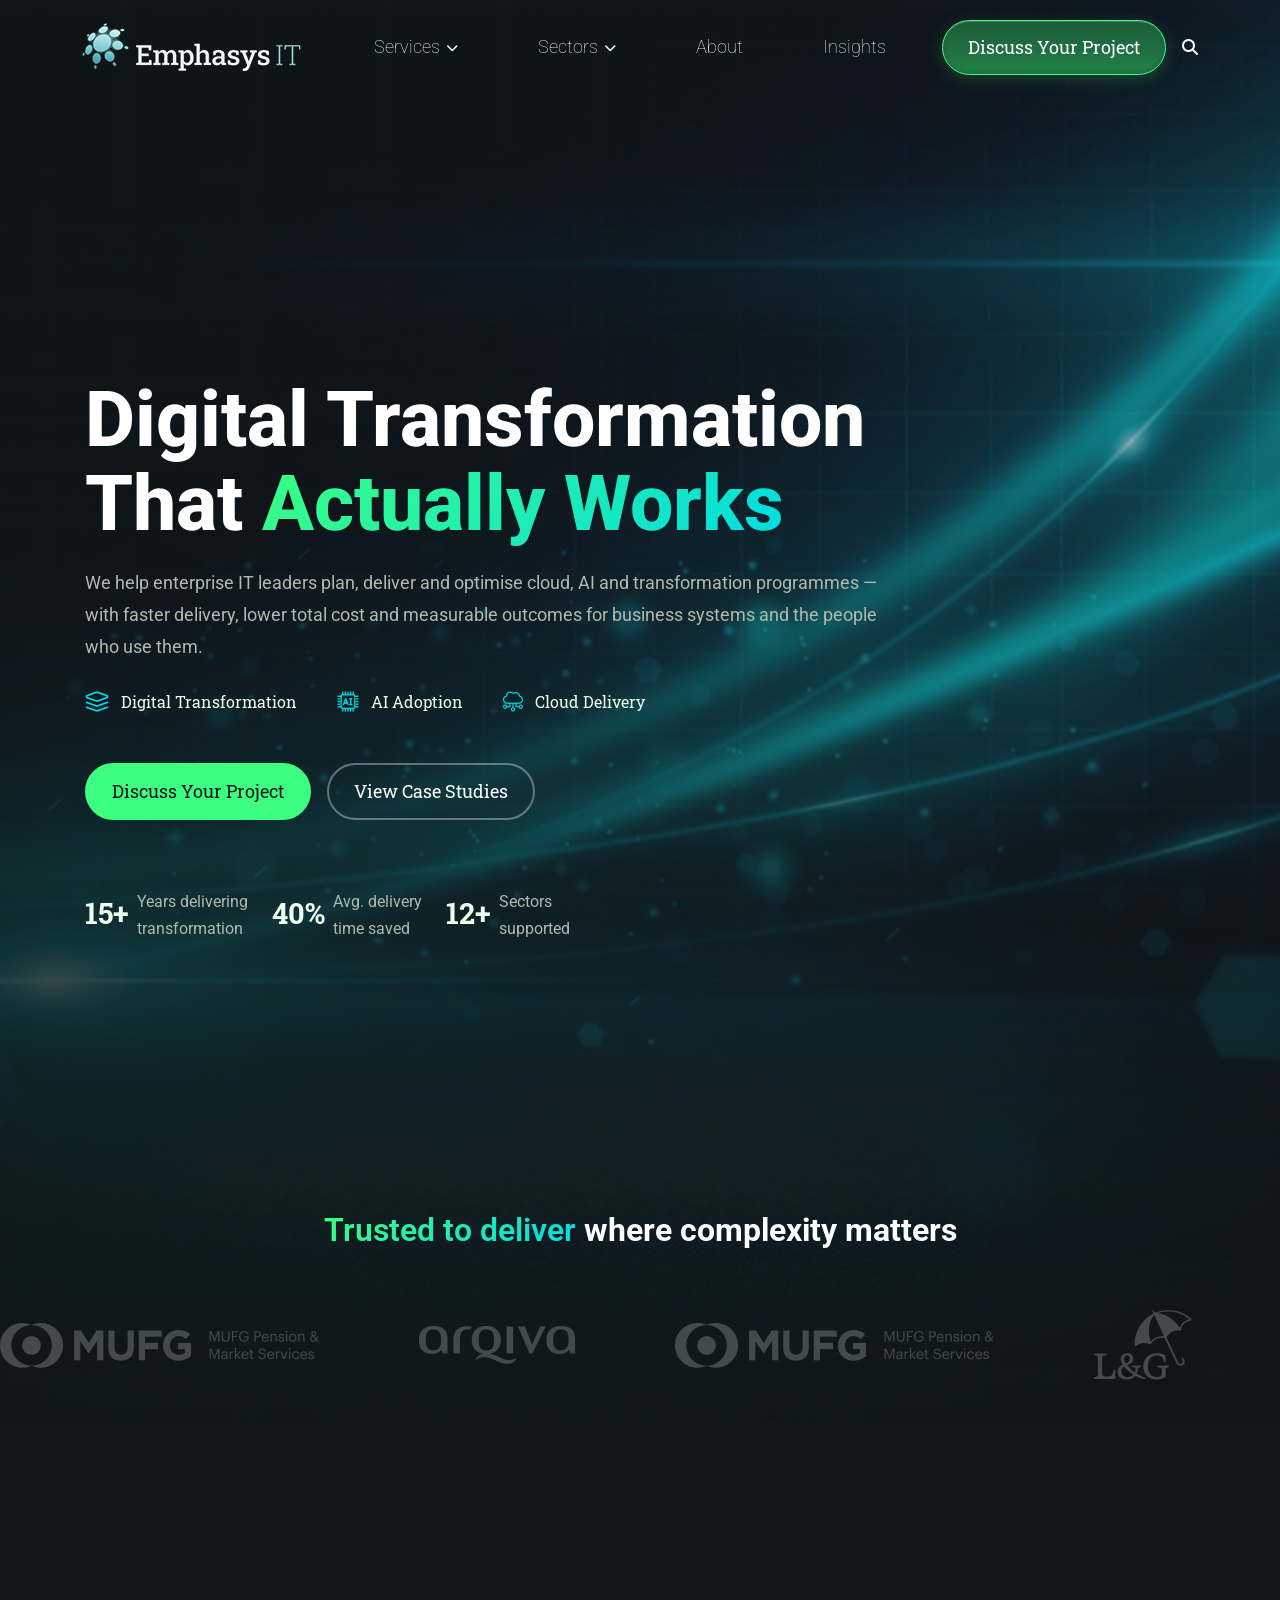
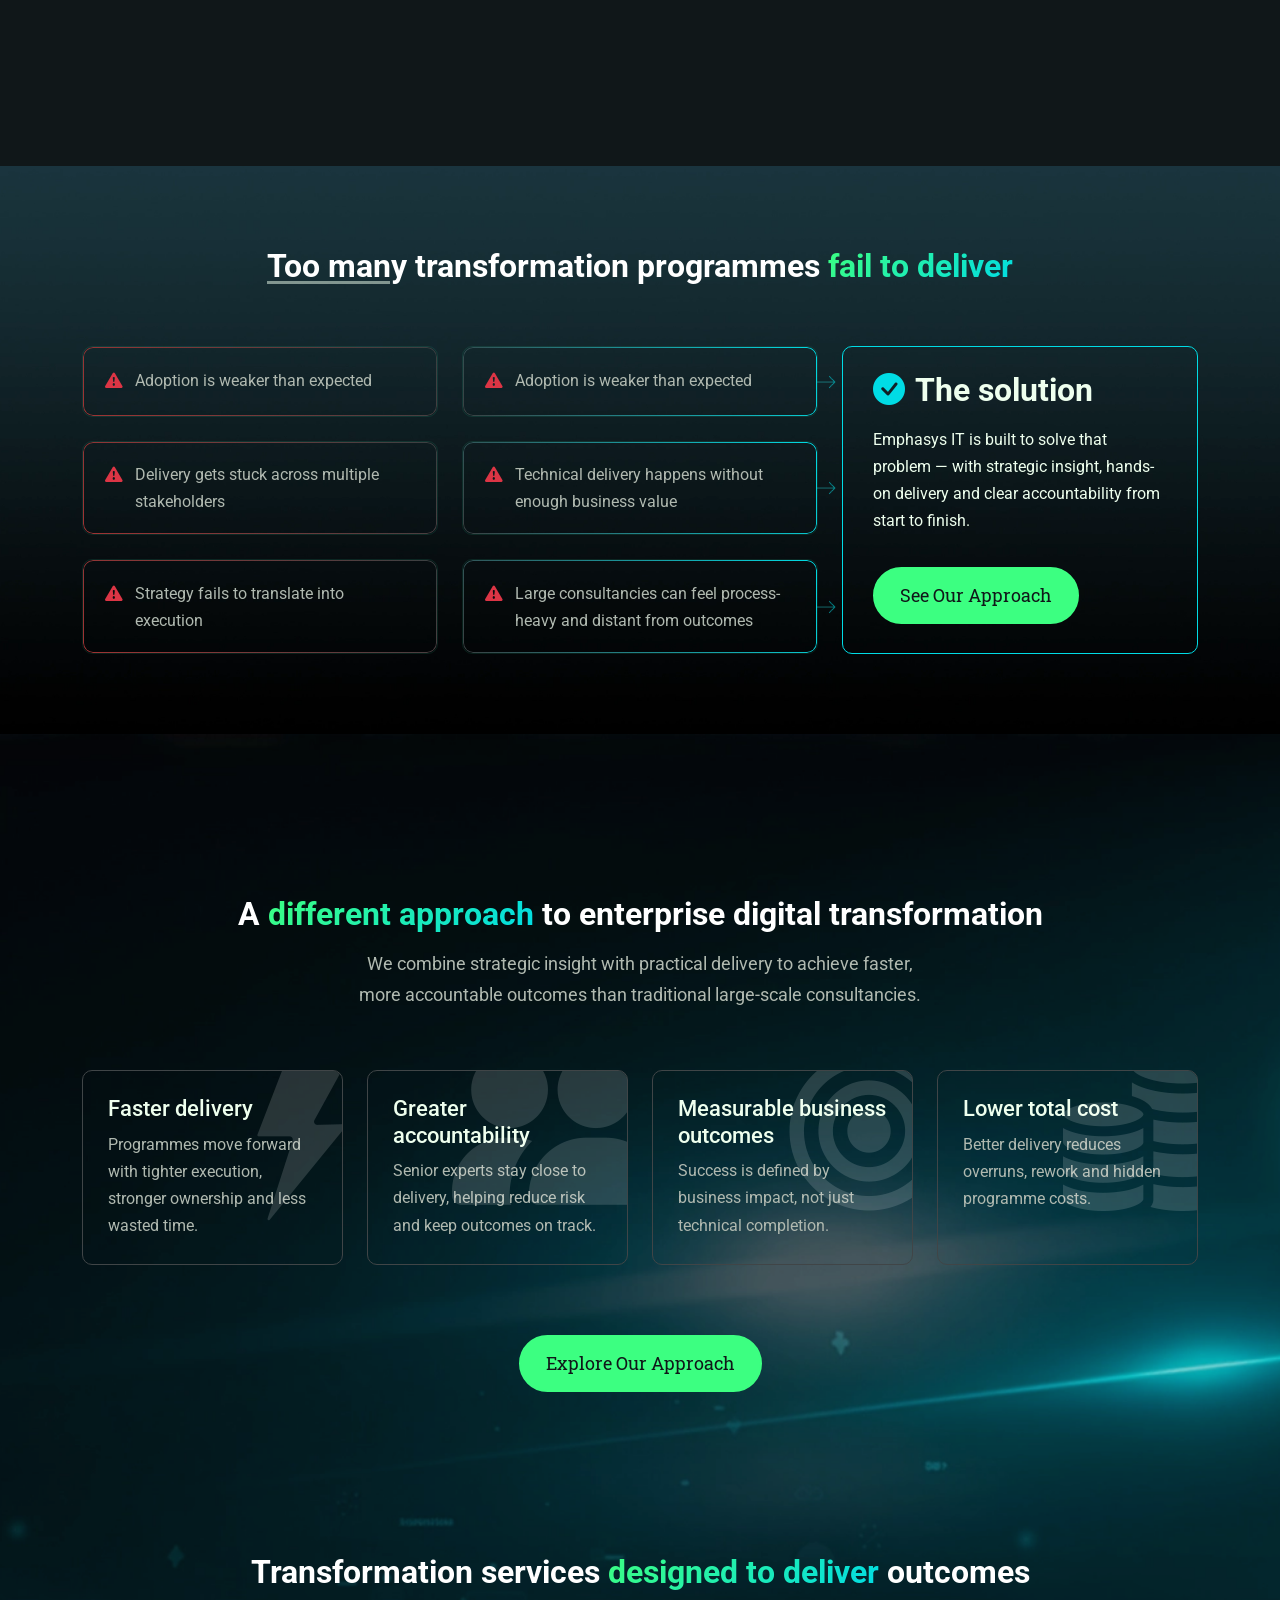
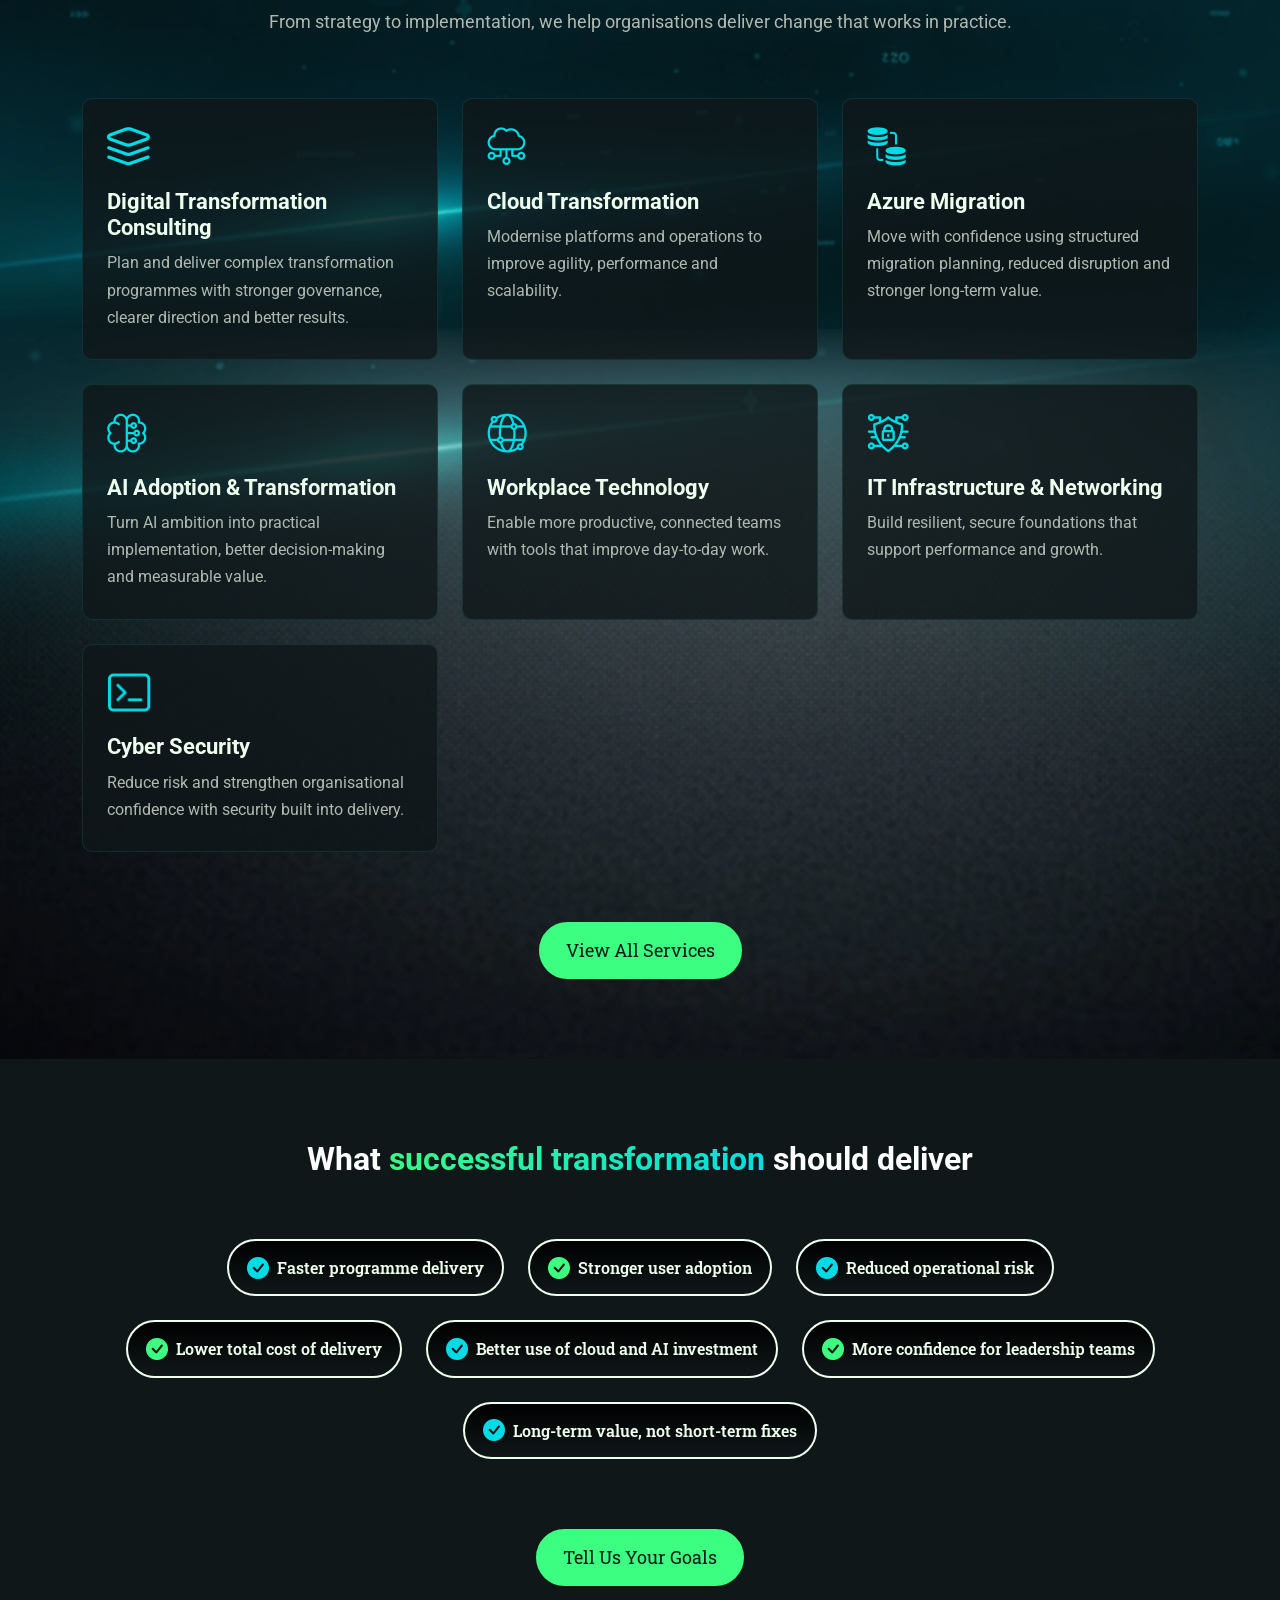
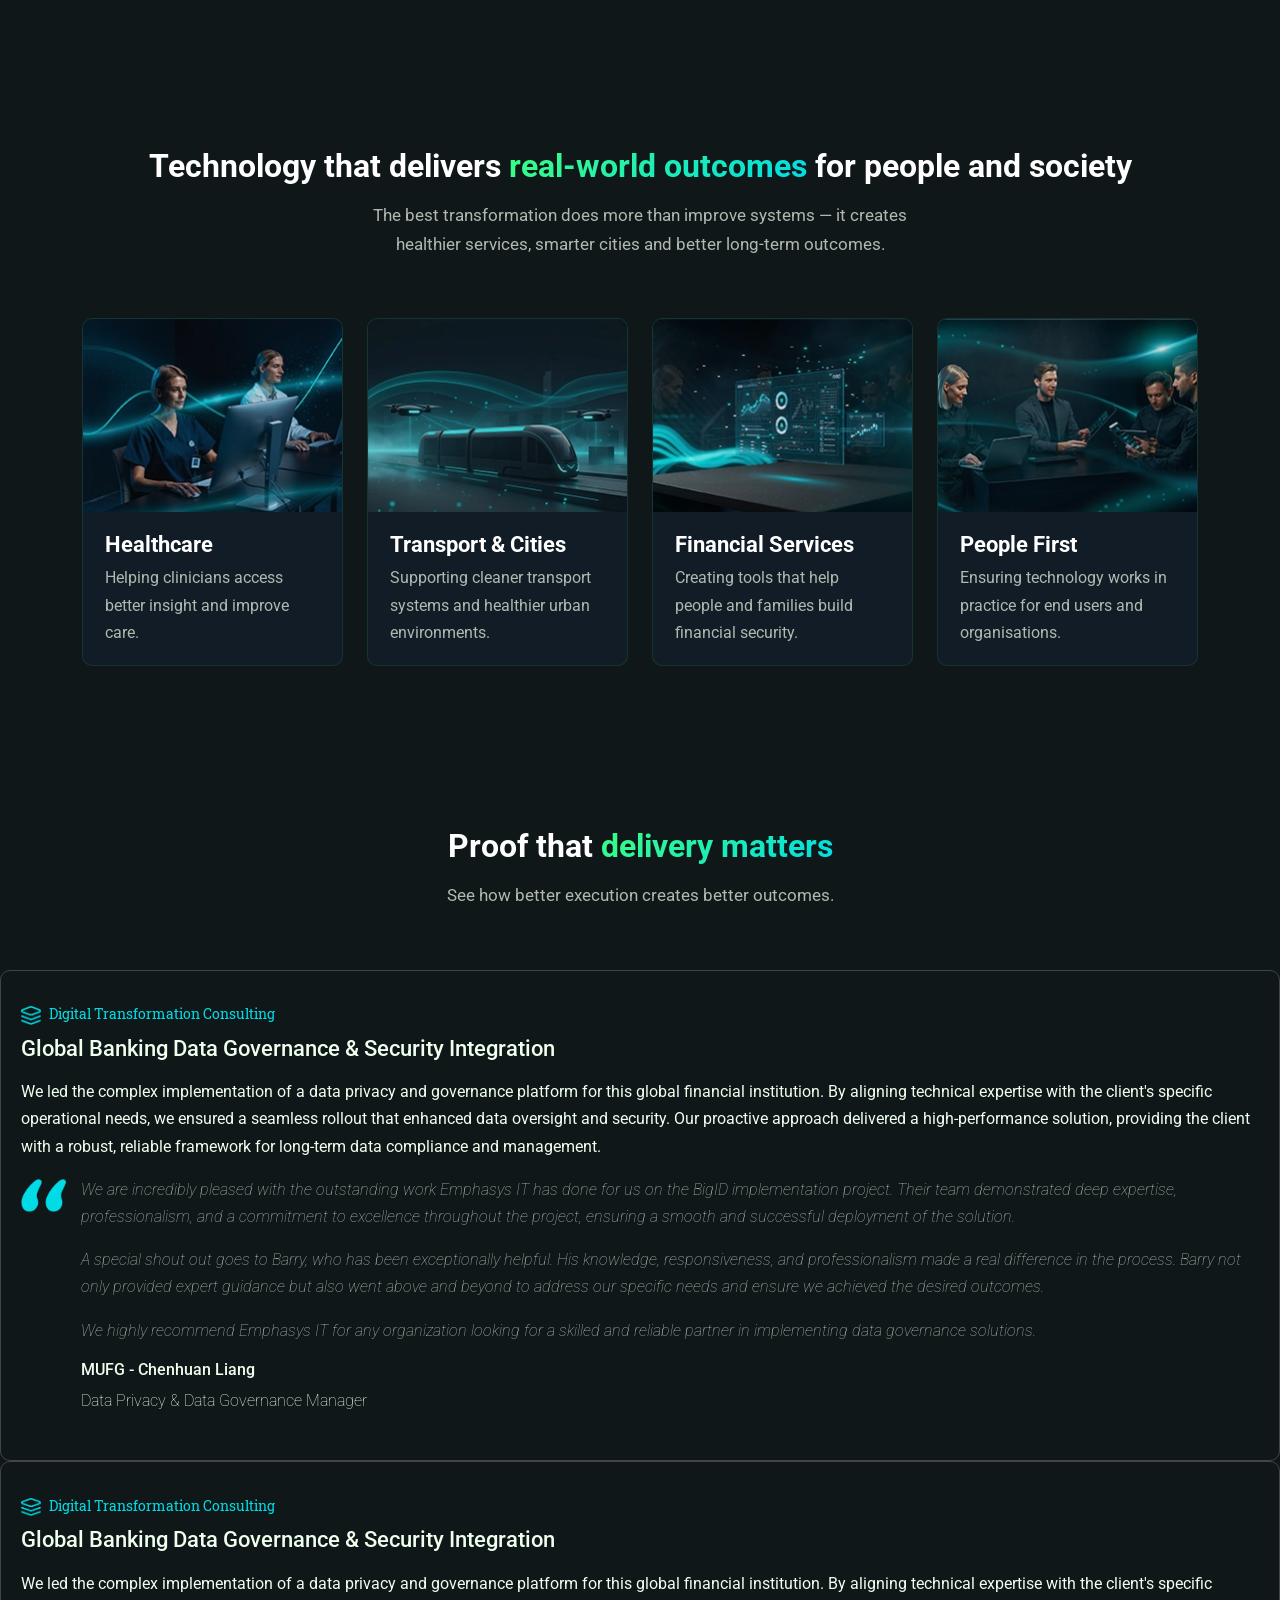
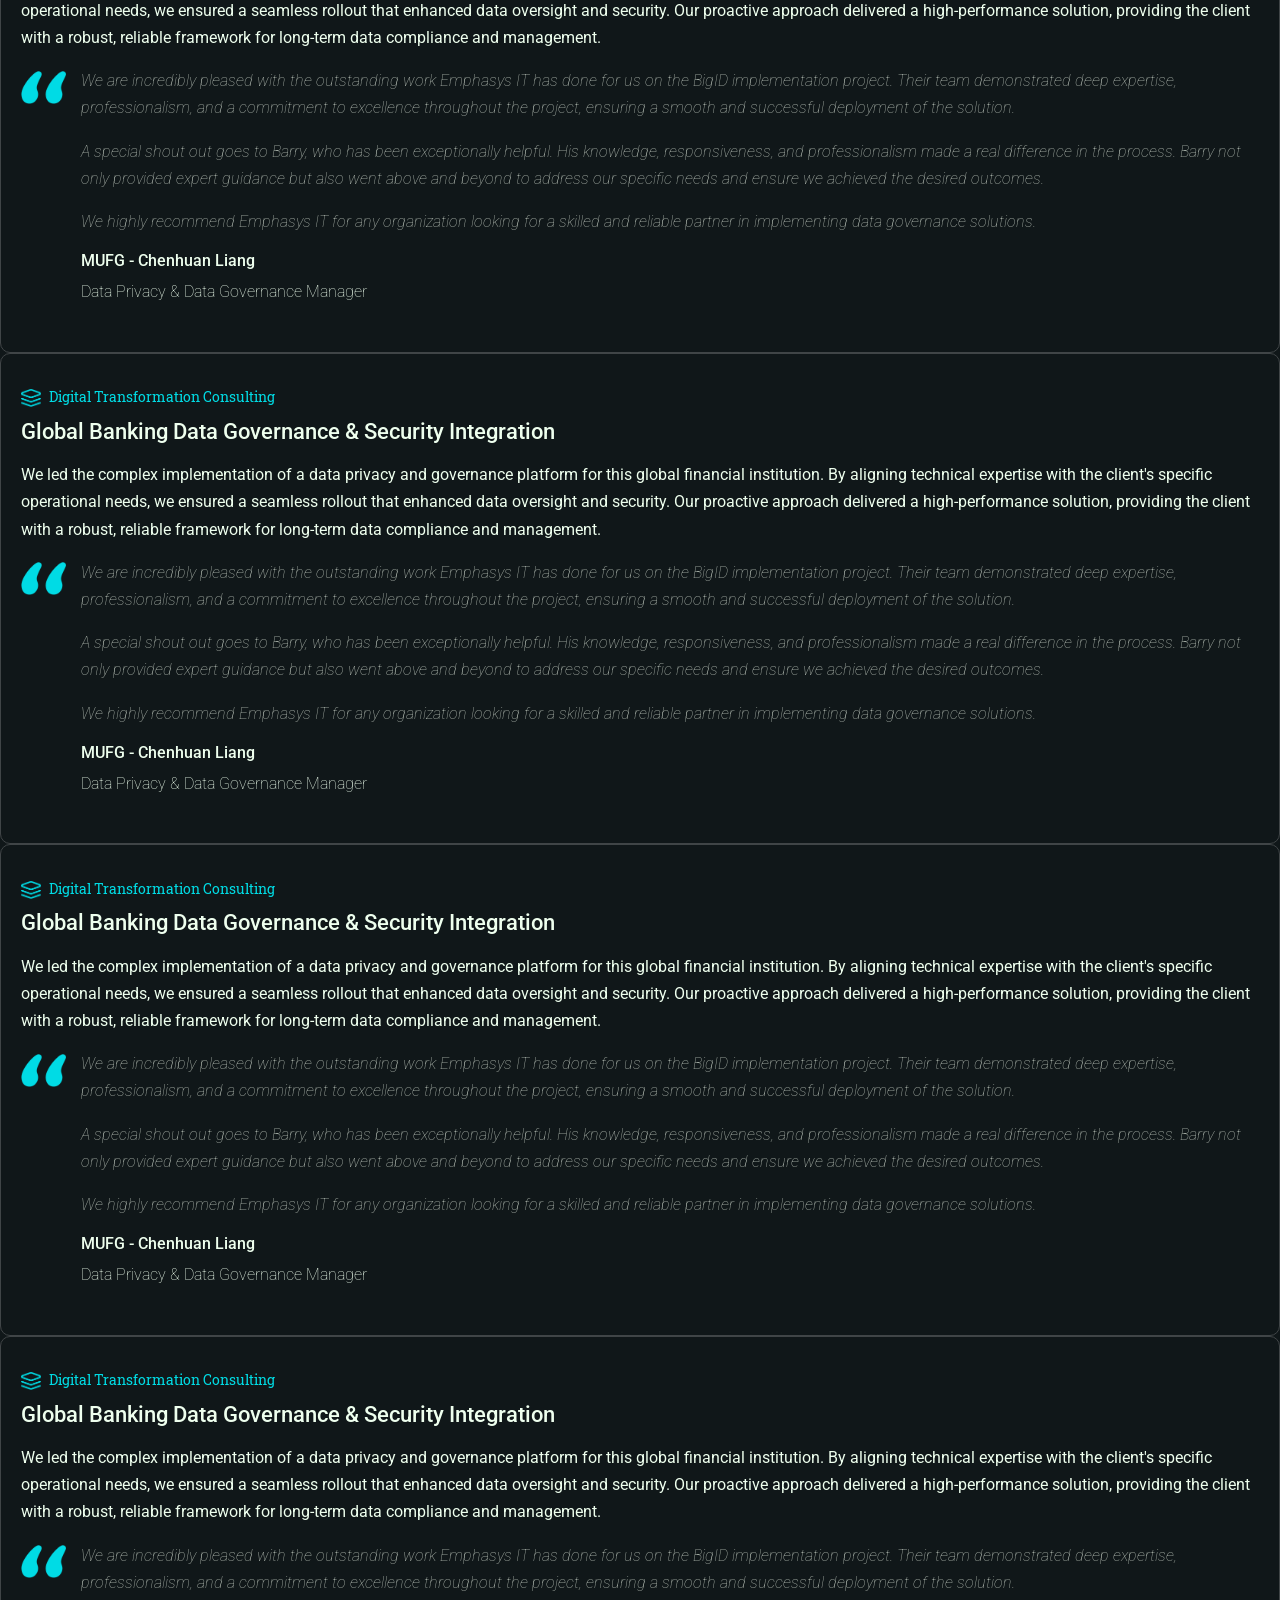
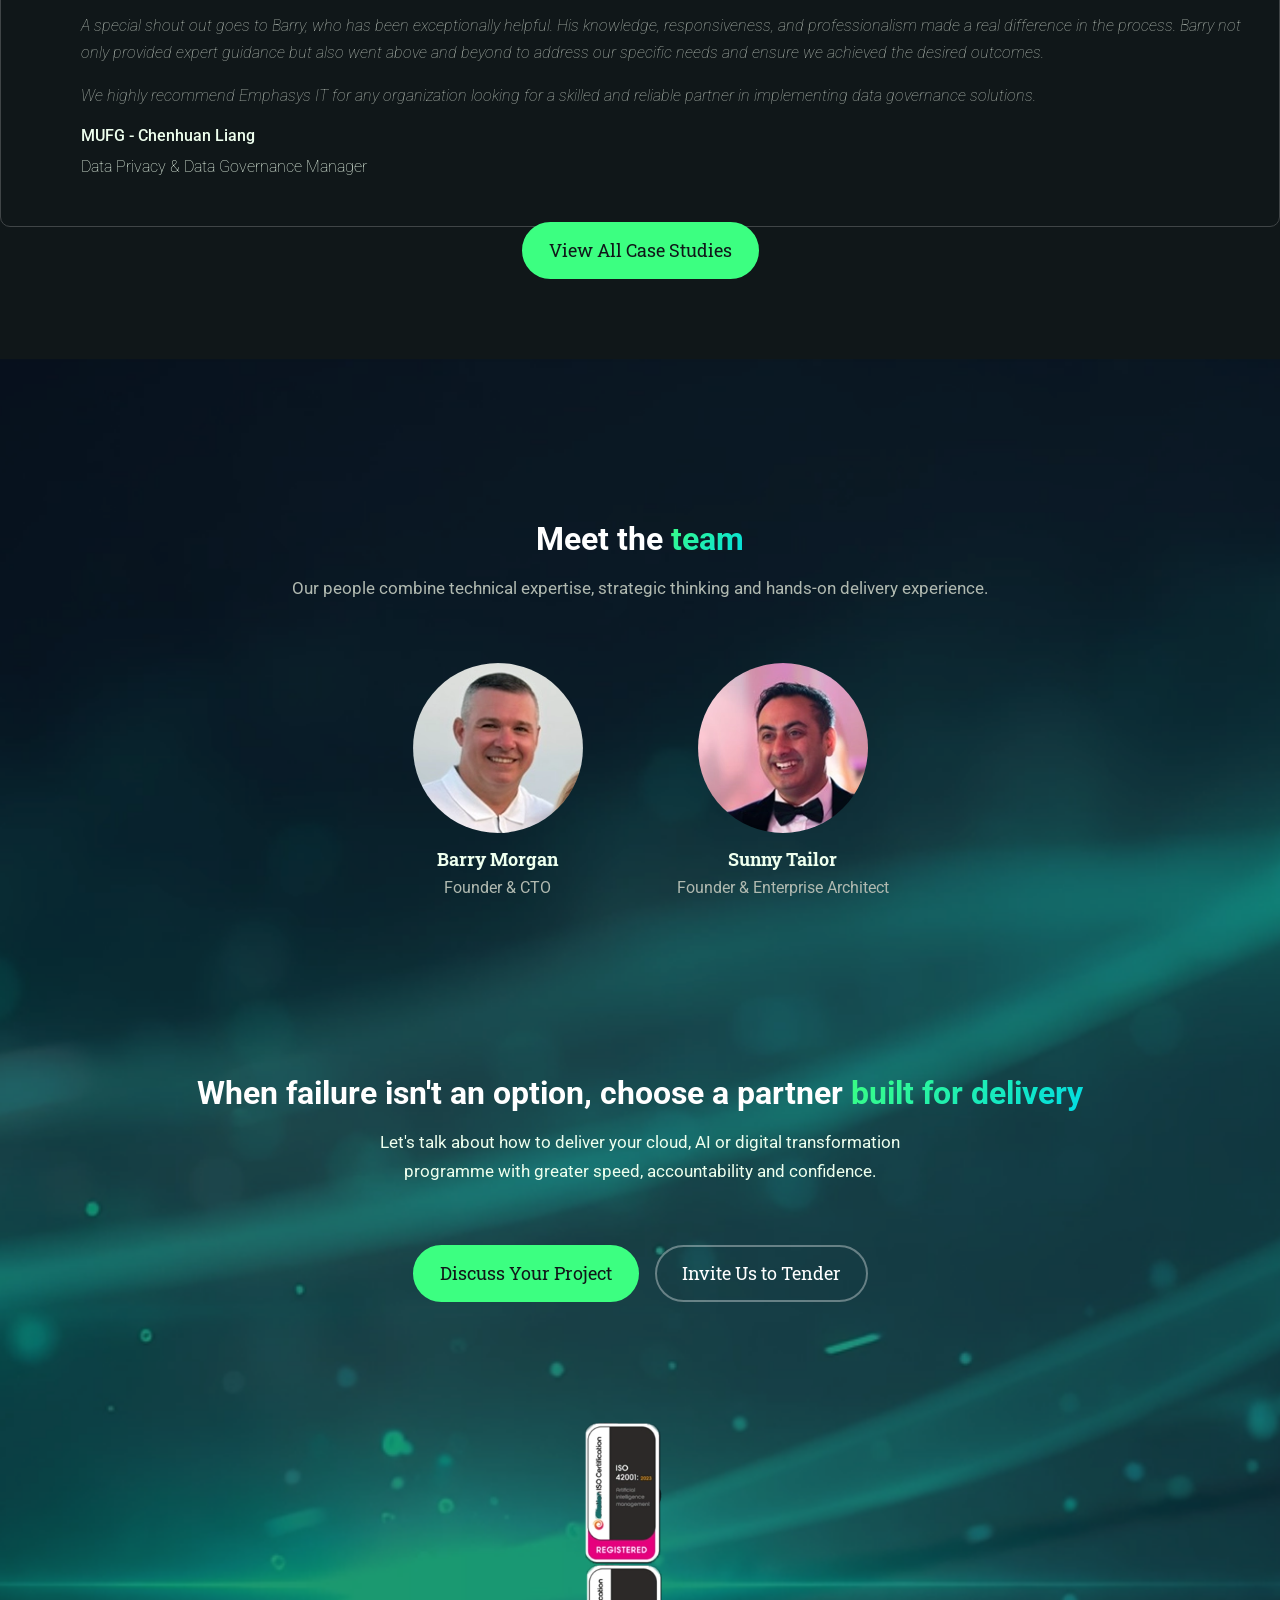
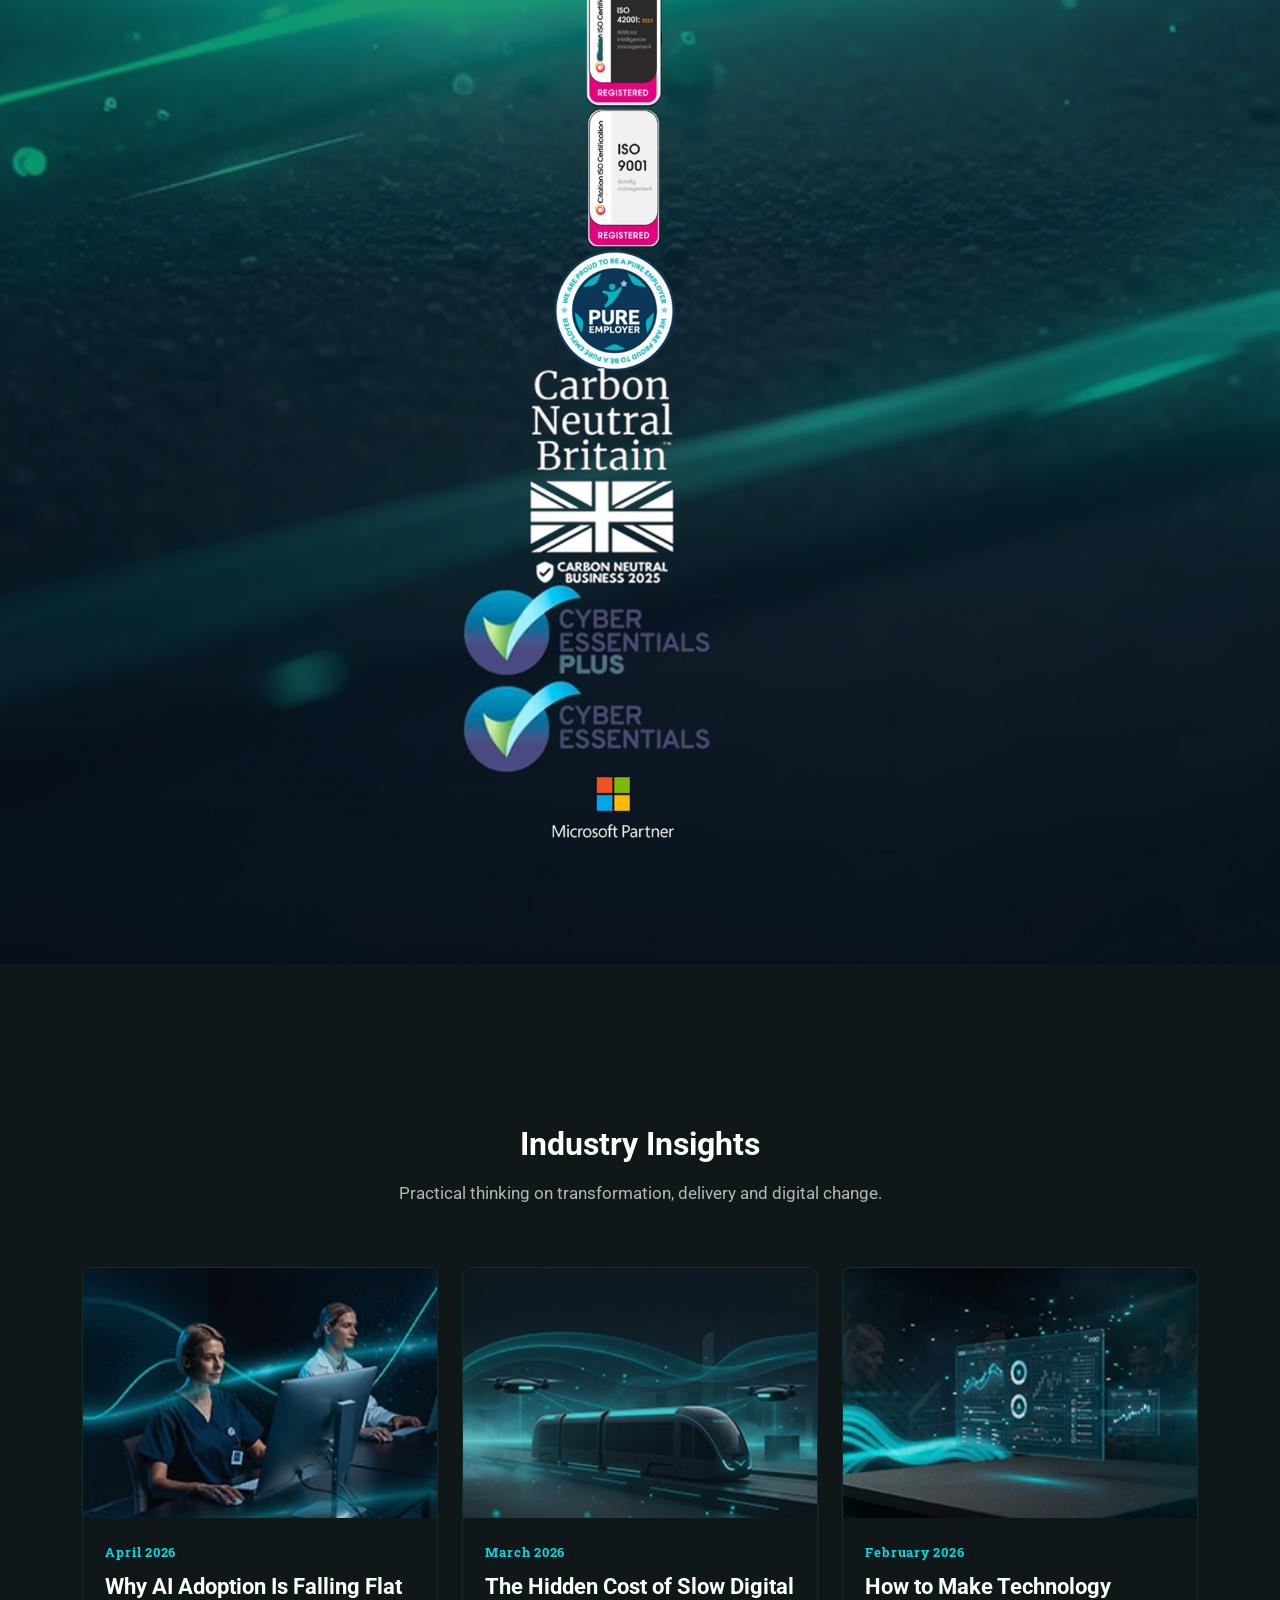
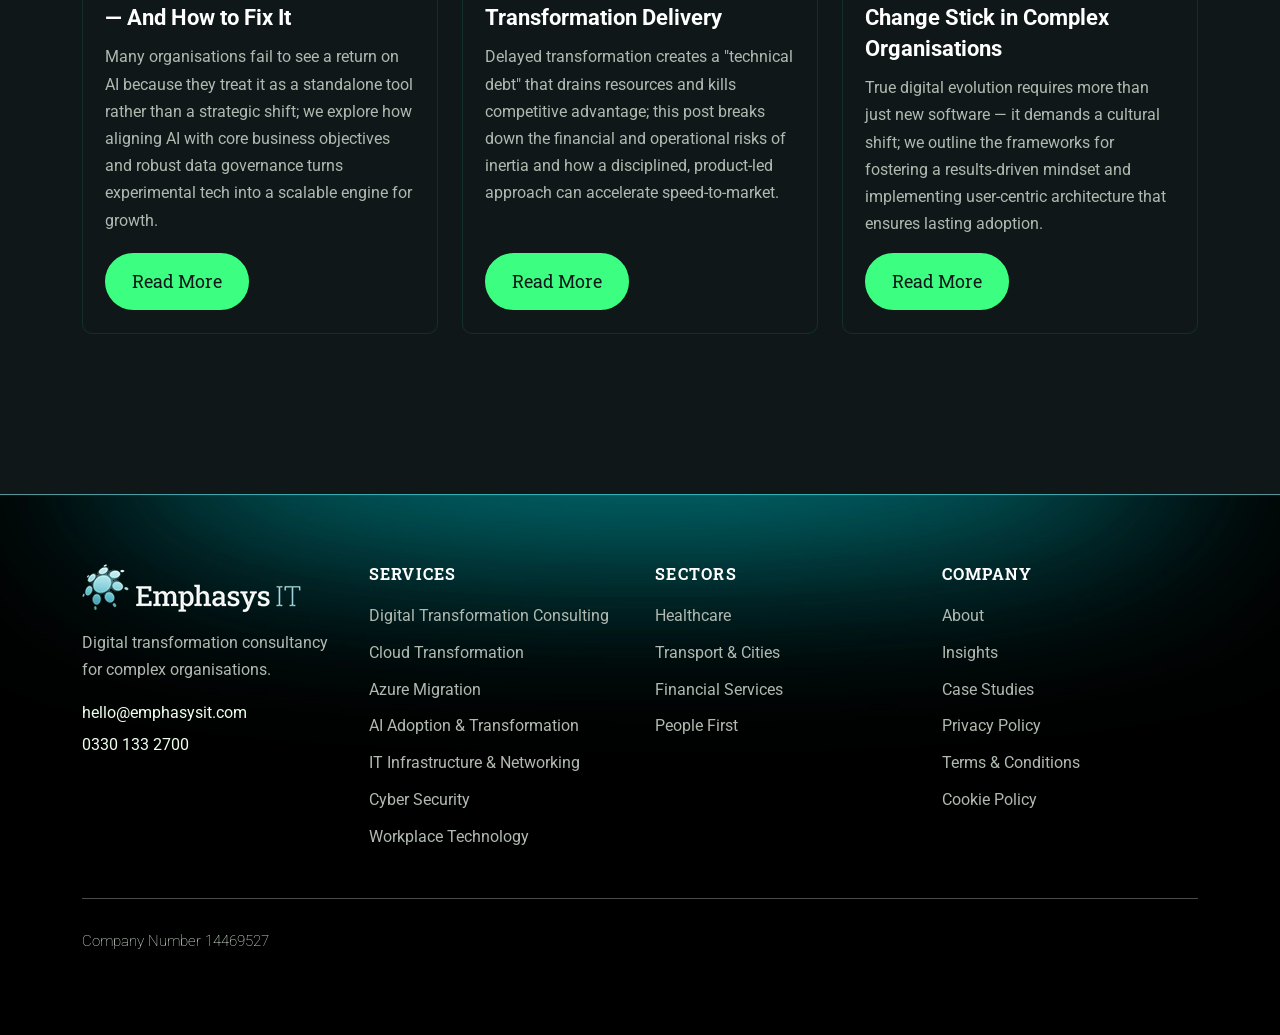
==== commit a1d30e7a: "Testing Git" ====
--- a/emphaysis/index.html
+++ b/emphaysis/index.html
@@ -915,7 +915,7 @@
       <div class="container-xl">
         <div class="footer-bottom-wrapper d-flex flex-wrap justify-content-between align-items-center gap-3">
           <p class="mb-0">Company Number 14469527</p>
-          <p class="mb-0 copy-right">© 2026 Emphasys IT Limited. All rights reserved. <br>Designed and developed by JDR Group.</p>
+          
         </div>
         
       </div>
